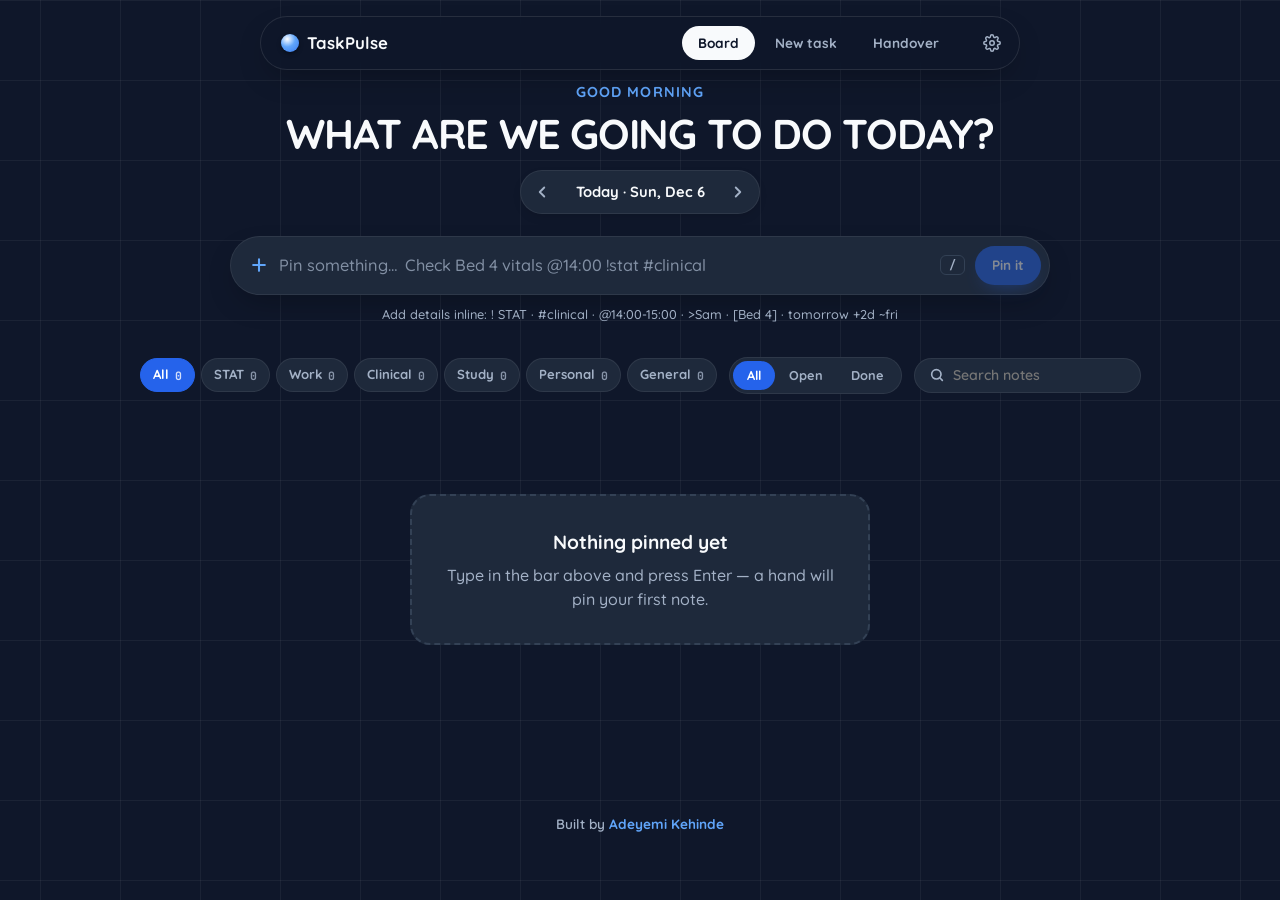
==== WebDev-L2-To-Do Web app/index.html @ 8f0fca8e "Add Task 3: WebDev-L2-To-Do Web app" ====
<!DOCTYPE html>
<html lang="en">
<head>
  <meta charset="UTF-8">
  <meta name="viewport" content="width=device-width, initial-scale=1">
  <title>TaskPulse — Daily Canvas</title>
  <link rel="preconnect" href="https://fonts.googleapis.com">
  <link rel="preconnect" href="https://fonts.gstatic.com" crossorigin>
  <link href="https://fonts.googleapis.com/css2?family=JetBrains+Mono:wght@500;700&family=Patrick+Hand&family=Quicksand:wght@400;500;600;700;800&display=swap" rel="stylesheet">
  <link rel="stylesheet" href="style.css">
</head>
<body data-theme="canvas" data-motion="auto">
  <a class="skip-link" href="#main">Skip to content</a>

  <!-- ================= Top bar ================= -->
  <div class="nav-wrapper">
    <header class="topbar">
      <a class="brand" href="#board" aria-label="TaskPulse — board"><span class="brand-mark" aria-hidden="true"></span><span class="brand-text">TaskPulse</span></a>
      <nav class="topnav" aria-label="Primary">
        <a href="#board" data-view-link="board" aria-label="Board">
          <svg class="nav-icon" viewBox="0 0 24 24" fill="none" stroke="currentColor" stroke-width="2.5" stroke-linecap="round" stroke-linejoin="round" aria-hidden="true"><rect x="3" y="3" width="7" height="7" rx="1.5"/><rect x="14" y="3" width="7" height="7" rx="1.5"/><rect x="3" y="14" width="7" height="7" rx="1.5"/><rect x="14" y="14" width="7" height="7" rx="1.5"/></svg>
          <span class="nav-label">Board</span><span class="nav-count" id="nav-stat-count" title="STAT tasks still open"></span>
        </a>
        <a href="#new" data-view-link="new" aria-label="New task">
          <svg class="nav-icon" viewBox="0 0 24 24" fill="none" stroke="currentColor" stroke-width="2.5" stroke-linecap="round" stroke-linejoin="round" aria-hidden="true"><rect x="3" y="3" width="18" height="18" rx="4"/><path d="M12 8v8M8 12h8"/></svg>
          <span class="nav-label">New task</span>
        </a>
        <a href="#report" data-view-link="report" aria-label="Handover report">
          <svg class="nav-icon" viewBox="0 0 24 24" fill="none" stroke="currentColor" stroke-width="2.5" stroke-linecap="round" stroke-linejoin="round" aria-hidden="true"><path d="M7 3h7l5 5v13a1 1 0 0 1-1 1H7a1 1 0 0 1-1-1V4a1 1 0 0 1 1-1z"/><path d="M14 3v5h5"/><path d="M9 13h6M9 17h4"/></svg>
          <span class="nav-label">Handover</span>
        </a>
      </nav>
      <button type="button" class="icon-btn" id="settings-btn" aria-label="Settings" title="Settings (?)">
        <svg viewBox="0 0 24 24" fill="none" stroke="currentColor" stroke-width="2" stroke-linecap="round" stroke-linejoin="round" aria-hidden="true"><circle cx="12" cy="12" r="3"/><path d="M19.4 15a1.65 1.65 0 0 0 .33 1.82l.06.06a2 2 0 1 1-2.83 2.83l-.06-.06a1.65 1.65 0 0 0-1.82-.33 1.65 1.65 0 0 0-1 1.51V21a2 2 0 1 1-4 0v-.09a1.65 1.65 0 0 0-1-1.51 1.65 1.65 0 0 0-1.82.33l-.06.06a2 2 0 1 1-2.83-2.83l.06-.06a1.65 1.65 0 0 0 .33-1.82 1.65 1.65 0 0 0-1.51-1H3a2 2 0 1 1 0-4h.09a1.65 1.65 0 0 0 1.51-1 1.65 1.65 0 0 0-.33-1.82l-.06-.06a2 2 0 1 1 2.83-2.83l.06.06a1.65 1.65 0 0 0 1.82.33h0a1.65 1.65 0 0 0 1-1.51V3a2 2 0 1 1 4 0v.09a1.65 1.65 0 0 0 1 1.51h0a1.65 1.65 0 0 0 1.82-.33l.06-.06a2 2 0 1 1 2.83 2.83l-.06.06a1.65 1.65 0 0 0-.33 1.82v0a1.65 1.65 0 0 0 1.51 1H21a2 2 0 1 1 0 4h-.09a1.65 1.65 0 0 0-1.51 1z"/></svg>
      </button>
    </header>
  </div>

  <main class="app-main" id="main" tabindex="-1">

    <!-- ================= BOARD ================= -->
    <section class="view" data-view="board" aria-labelledby="board-title">
      <div class="view-head">
        <p class="view-greeting" id="greeting-hello">Hello</p>
        <h1 id="board-title" class="view-title">What are we going to do today?</h1>
        <div class="date-nav" role="group" aria-label="Choose day">
          <button type="button" class="icon-btn" id="date-prev" aria-label="Previous day" title="Previous day ([)">
            <svg viewBox="0 0 24 24" fill="none" stroke="currentColor" stroke-width="2.5" stroke-linecap="round" stroke-linejoin="round" aria-hidden="true"><path d="M15 18l-6-6 6-6"/></svg>
          </button>
          <label class="date-label"><span id="date-text">Today</span><input type="date" id="date-input" aria-label="Jump to date"></label>
          <button type="button" class="icon-btn" id="date-next" aria-label="Next day" title="Next day (])">
            <svg viewBox="0 0 24 24" fill="none" stroke="currentColor" stroke-width="2.5" stroke-linecap="round" stroke-linejoin="round" aria-hidden="true"><path d="M9 18l6-6-6-6"/></svg>
          </button>
          <button type="button" class="today-btn" id="date-today" hidden>Today</button>
        </div>
      </div>

      <form id="quick-form" class="quick-add" autocomplete="off">
        <div class="quick-box">
          <svg viewBox="0 0 24 24" fill="none" stroke="currentColor" stroke-width="2.5" stroke-linecap="round" stroke-linejoin="round" aria-hidden="true"><path d="M12 5v14M5 12h14"/></svg>
          <label class="visually-hidden" for="quick-input">Quick add a task</label>
          <input id="quick-input" type="text" maxlength="160" placeholder="Pin something…  Check Bed 4 vitals @14:00 !stat #clinical">
          <kbd class="kbd" aria-hidden="true">/</kbd>
          <button type="submit" class="btn btn-primary btn-sm" id="quick-submit" disabled>Pin it</button>
        </div>
        <div class="quick-chips" id="quick-chips" aria-live="polite"></div>
      </form>

      <div class="nowbar" id="nowbar" hidden></div>
      <div class="carry-banner" id="carry-banner" hidden>
        <span id="carry-text"></span>
        <button type="button" class="btn btn-primary btn-sm" id="carry-btn">Bring to today</button>
      </div>

      <div class="toolbar">
        <div class="chips" id="filter-chips" role="group" aria-label="Filter by category"></div>
        <div class="seg" id="status-seg" role="group" aria-label="Filter by status">
          <button type="button" data-status="all" aria-pressed="true">All</button>
          <button type="button" data-status="open" aria-pressed="false">Open</button>
          <button type="button" data-status="done" aria-pressed="false">Done</button>
        </div>
        <label class="search">
          <svg viewBox="0 0 24 24" fill="none" stroke="currentColor" stroke-width="2.5" stroke-linecap="round" aria-hidden="true"><circle cx="11" cy="11" r="7"/><path d="M20 20l-3.5-3.5"/></svg>
          <span class="visually-hidden">Search notes</span>
          <input type="search" id="search-input" placeholder="Search notes" autocomplete="off">
        </label>
      </div>

      <div class="board" id="board" aria-label="Pinned notes"></div>

      <div id="empty-state" class="canvas-empty" hidden>
        <h2 id="empty-title">Nothing pinned yet</h2>
        <p id="empty-sub">Type in the bar above and press Enter — a hand will pin your first note.</p>
        <button type="button" class="btn btn-glass" id="empty-clear" hidden>Clear filters</button>
      </div>
    </section>

    <!-- ================= NEW TASK ================= -->
    <section class="view" data-view="new" hidden aria-labelledby="new-title">
      <div class="view-head">
        <h1 id="new-title" class="view-title">New sticky note</h1>
        <p class="view-sub">Only the title is required. Tip: the quick-add bar on the board is faster.</p>
      </div>
      <div class="form-layout">
        <form id="task-form" class="task-form card" novalidate>
          <div class="fields" id="new-fields"></div>
          <p id="form-error" class="form-error" role="alert" hidden></p>
          <div class="form-actions">
            <button type="submit" class="btn btn-primary">Pin to board</button>
          </div>
        </form>
        <div class="preview-area">
          <span class="preview-label">Live preview</span>
          <div id="preview-slot"></div>
        </div>
      </div>
    </section>

    <!-- ================= HANDOVER REPORT ================= -->
    <section class="view" data-view="report" hidden aria-labelledby="report-title">
      <div class="view-head">
        <h1 id="report-title" class="view-title">Shift handover</h1>
        <p class="view-sub" id="report-sub">Numbers for the day, plus a plain-text handover you can copy.</p>
      </div>

      <div class="dashboard-grid">
        <div class="dash-card">
          <div class="dash-header"><span class="dash-label">Pending</span><span class="dash-num" id="stat-pending">0</span></div>
          <div class="progress-track"><div class="progress-fill fill-pending" id="bar-pending" style="width:0%"></div></div>
        </div>
        <div class="dash-card">
          <div class="dash-header"><span class="dash-label">Completed</span><span class="dash-num" id="stat-done">0</span></div>
          <div class="progress-track"><div class="progress-fill fill-done" id="bar-done" style="width:0%"></div></div>
        </div>
        <div class="dash-card is-stat">
          <div class="dash-header"><span class="dash-label">STAT open</span><span class="dash-num" id="stat-stat">0</span></div>
          <p class="dash-sub">Needs action first.</p>
        </div>
        <div class="dash-card">
          <div class="dash-header"><span class="dash-label">Carried over</span><span class="dash-num" id="stat-carried">0</span></div>
          <p class="dash-sub">Open from earlier days.</p>
        </div>
      </div>

      <div class="report-layout">
        <div>
          <div class="report-who">
            <label class="field"><span class="field-label">Handed over by</span><input type="text" id="report-name" maxlength="40" placeholder="Your name" autocomplete="name"></label>
            <label class="field"><span class="field-label">Shift</span>
              <select id="report-shift"><option value="">Not stated</option><option>Morning</option><option>Day</option><option>Evening</option><option>Night</option></select>
            </label>
          </div>
          <pre class="report-preview" id="report-preview" aria-label="Handover report preview" tabindex="0"></pre>
          <div class="report-actions">
            <button type="button" id="copy-report" class="btn btn-primary">Copy report</button>
            <button type="button" id="download-report" class="btn btn-glass">Download .txt</button>
            <button type="button" id="print-report" class="btn btn-glass">Print</button>
          </div>
        </div>
        <section class="card legend-card" aria-labelledby="legend-title">
          <h2 id="legend-title" class="card-title">Colour key</h2>
          <ul class="legend" id="legend"></ul>
        </section>
      </div>
    </section>
  </main>

  <!-- ================= Edit / detail dialog ================= -->
  <dialog class="dialog" id="note-dialog" aria-labelledby="note-dialog-title">
    <form id="note-form" novalidate>
      <div class="dialog-head">
        <h2 id="note-dialog-title">Edit note</h2>
        <button type="button" class="icon-btn" data-close aria-label="Close">
          <svg viewBox="0 0 24 24" fill="none" stroke="currentColor" stroke-width="2.5" stroke-linecap="round" aria-hidden="true"><path d="M6 6l12 12M18 6L6 18"/></svg>
        </button>
      </div>
      <div class="dialog-body">
        <div class="fields" id="note-fields"></div>
        <p class="meta-line" id="note-meta"></p>
        <p class="form-error" id="note-error" role="alert" hidden></p>
      </div>
      <div class="dialog-foot">
        <button type="button" class="btn btn-danger btn-sm" id="note-delete">Unpin &amp; remove</button>
        <span class="spacer"></span>
        <button type="button" class="btn btn-ghost btn-sm" data-close>Cancel</button>
        <button type="submit" class="btn btn-primary btn-sm">Save changes</button>
      </div>
    </form>
  </dialog>

  <!-- ================= Settings dialog ================= -->
  <dialog class="dialog" id="settings-dialog" aria-labelledby="settings-title">
    <div class="dialog-head">
      <h2 id="settings-title">Settings</h2>
      <button type="button" class="icon-btn" data-close aria-label="Close settings">
        <svg viewBox="0 0 24 24" fill="none" stroke="currentColor" stroke-width="2.5" stroke-linecap="round" aria-hidden="true"><path d="M6 6l12 12M18 6L6 18"/></svg>
      </button>
    </div>
    <div class="dialog-body settings-form">
      <section class="settings-section">
        <h3>Theme</h3>
        <div class="theme-grid" id="theme-grid" role="radiogroup" aria-label="Colour theme"></div>
      </section>
      <section class="settings-section">
        <h3>Animation</h3>
        <div class="seg" id="motion-seg" role="radiogroup" aria-label="Animation">
          <button type="button" role="radio" data-motion="auto" aria-checked="true" aria-pressed="true">Follow my device</button>
          <button type="button" role="radio" data-motion="full" aria-checked="false" aria-pressed="false">Always</button>
          <button type="button" role="radio" data-motion="off" aria-checked="false" aria-pressed="false">Off</button>
        </div>
      </section>
      <section class="settings-section">
        <h3>Handover</h3>
        <label class="field"><span class="field-label">Your name (used on reports)</span><input type="text" id="set-name" maxlength="40" autocomplete="name"></label>
        <label class="switch-row">
          <span>Remind me before timed tasks<small>10 minutes before (15 for STAT) while TaskPulse is open.</small></span>
          <input type="checkbox" id="set-reminders">
        </label>
      </section>
      <section class="settings-section">
        <h3>Your data</h3>
        <p class="meta-line">Everything is stored in this browser only. Back it up now and then.</p>
        <div class="data-actions">
          <button type="button" class="btn btn-glass btn-sm" id="export-btn">Export backup</button>
          <label class="btn btn-glass btn-sm" for="import-input" style="cursor:pointer">Import backup</label>
          <input type="file" id="import-input" accept="application/json,.json" class="visually-hidden">
          <button type="button" class="btn btn-danger btn-sm" id="clear-btn">Delete everything</button>
        </div>
      </section>
      <section class="settings-section">
        <h3>Keyboard shortcuts</h3>
        <dl class="shortcuts">
          <dt><kbd class="kbd">/</kbd></dt><dd>Quick add</dd>
          <dt><kbd class="kbd">n</kbd></dt><dd>New task form</dd>
          <dt><kbd class="kbd">b</kbd> <kbd class="kbd">r</kbd></dt><dd>Board · Handover report</dd>
          <dt><kbd class="kbd">[</kbd> <kbd class="kbd">]</kbd> <kbd class="kbd">t</kbd></dt><dd>Previous day · next day · today</dd>
          <dt><kbd class="kbd">Ctrl</kbd>+<kbd class="kbd">Z</kbd></dt><dd>Undo last removal</dd>
          <dt><kbd class="kbd">?</kbd></dt><dd>This panel</dd>
        </dl>
      </section>
    </div>
    <div class="dialog-foot"><span class="spacer"></span><button type="button" class="btn btn-primary btn-sm" data-close>Done</button></div>
  </dialog>

  <div class="toast-region" id="toast-region" role="status" aria-live="polite"></div>
  <div class="hand-layer" id="hand-layer" aria-hidden="true"></div>
  <footer class="app-footer">
    <p>Built by <a href="https://www.linkedin.com/in/adeyemi-kehinde-rn

" target="_blank" rel="noopener noreferrer">Adeyemi Kehinde</a></p>
  </footer>
  <script src="store.js"></script>
  <script src="app.js"></script>
</body>
</html>
---- WebDev-L2-To-Do Web app/style.css ----
/* ============================================================
   TaskPulse — style.css
   ============================================================ */

:root {
  --font-ui: "Quicksand", ui-sans-serif, system-ui, -apple-system, "Segoe UI", sans-serif;
  --font-hand: "Patrick Hand", "Comic Sans MS", cursive;
  --font-mono: "JetBrains Mono", ui-monospace, monospace;
  --stat: #e11d48;
  --ok: #10b981;
  --r-lg: 20px;
  --r-md: 14px;
  --r-sm: 8px;
  --shadow-sm: 0 4px 12px -4px rgba(0, 0, 0, 0.18);
  --shadow-md: 0 12px 30px -8px rgba(0, 0, 0, 0.28);
  --shadow-lg: 0 24px 48px -14px rgba(0, 0, 0, 0.4);
  --spring: cubic-bezier(0.34, 1.56, 0.64, 1);
  --ease-out: cubic-bezier(0.22, 1, 0.36, 1);
}

/* ---------- Themes ---------- */
[data-theme="canvas"] {
  --canvas-bg: #0f172a; --grid: rgba(255, 255, 255, 0.05);
  --ink: #f8fafc; --ink-soft: #a3b1c6;
  --accent: #60a5fa; --accent-solid: #2563eb; --accent-ink: #ffffff;
  --nav-bg: rgba(15, 23, 42, 0.85); --nav-border: rgba(255, 255, 255, 0.1);
  --card-bg: #1e293b; --card-border: rgba(255, 255, 255, 0.07);
  --input-bg: #0f172a; --input-border: #334155;
  --danger-bg: rgba(225, 29, 72, 0.14); --danger-border: rgba(251, 113, 133, 0.4); --danger-ink: #fda4af;
  --scrim: rgba(2, 6, 23, 0.6);
}
[data-theme="blueprint"] {
  --canvas-bg: #0b2a4a; --grid: rgba(147, 197, 253, 0.12);
  --ink: #eff6ff; --ink-soft: #a5c4e6;
  --accent: #7dd3fc; --accent-solid: #0369a1; --accent-ink: #ffffff;
  --nav-bg: rgba(11, 42, 74, 0.88); --nav-border: rgba(147, 197, 253, 0.22);
  --card-bg: #123a63; --card-border: rgba(147, 197, 253, 0.16);
  --input-bg: #0b2a4a; --input-border: #2b5688;
  --danger-bg: rgba(225, 29, 72, 0.16); --danger-border: rgba(251, 113, 133, 0.45); --danger-ink: #fecdd3;
  --scrim: rgba(3, 14, 28, 0.62);
}
[data-theme="midnight"] {
  --canvas-bg: #18181b; --grid: rgba(255, 255, 255, 0.04);
  --ink: #fafafa; --ink-soft: #a1a1aa;
  --accent: #a78bfa; --accent-solid: #7c3aed; --accent-ink: #ffffff;
  --nav-bg: rgba(24, 24, 27, 0.86); --nav-border: rgba(255, 255, 255, 0.09);
  --card-bg: #27272a; --card-border: rgba(255, 255, 255, 0.07);
  --input-bg: #18181b; --input-border: #3f3f46;
  --danger-bg: rgba(225, 29, 72, 0.14); --danger-border: rgba(251, 113, 133, 0.4); --danger-ink: #fda4af;
  --scrim: rgba(0, 0, 0, 0.64);
}
[data-theme="pastel"] {
  --canvas-bg: #fdf2f8; --grid: rgba(190, 24, 93, 0.07);
  --ink: #1e1b2e; --ink-soft: #5b6478;
  --accent: #be185d; --accent-solid: #be185d; --accent-ink: #ffffff;
  --nav-bg: rgba(255, 255, 255, 0.86); --nav-border: rgba(190, 24, 93, 0.12);
  --card-bg: #ffffff; --card-border: rgba(30, 27, 46, 0.08);
  --input-bg: #fdf2f8; --input-border: #f3c4dc;
  --danger-bg: #fff1f2; --danger-border: #fecdd3; --danger-ink: #9f1239;
  --scrim: rgba(60, 20, 50, 0.4);
}
[data-theme="sand"] {
  --canvas-bg: #fefce8; --grid: rgba(180, 83, 9, 0.08);
  --ink: #1f1a10; --ink-soft: #5f5a48;
  --accent: #b45309; --accent-solid: #b45309; --accent-ink: #ffffff;
  --nav-bg: rgba(255, 255, 255, 0.88); --nav-border: rgba(180, 83, 9, 0.14);
  --card-bg: #ffffff; --card-border: rgba(31, 26, 16, 0.08);
  --input-bg: #fefce8; --input-border: #ecd98a;
  --danger-bg: #fff1f2; --danger-border: #fecdd3; --danger-ink: #9f1239;
  --scrim: rgba(60, 40, 10, 0.4);
}
[data-theme="cork"] {
  --canvas-bg: #b98a58; --grid: transparent;
  --ink: #2b1d10; --ink-soft: #4f3a24;
  --accent: #8b3a1a; --accent-solid: #8b3a1a; --accent-ink: #ffffff;
  --nav-bg: rgba(255, 249, 238, 0.9); --nav-border: rgba(80, 50, 20, 0.2);
  --card-bg: #fffaf0; --card-border: rgba(80, 50, 20, 0.15);
  --input-bg: #fff4e0; --input-border: #dcc196;
  --danger-bg: #fff1f2; --danger-border: #fecdd3; --danger-ink: #9f1239;
  --scrim: rgba(43, 29, 16, 0.5);
}
[data-theme="cork"] body,
body[data-theme="cork"] {
  background-image:
    url("data:image/svg+xml,%3Csvg xmlns='http://www.w3.org/2000/svg' width='220' height='220'%3E%3Cfilter id='n'%3E%3CfeTurbulence type='fractalNoise' baseFrequency='.85' numOctaves='3' stitchTiles='stitch'/%3E%3CfeColorMatrix values='0 0 0 0 .32 0 0 0 0 .18 0 0 0 0 .07 0 0 0 .6 0'/%3E%3C/filter%3E%3Crect width='100%25' height='100%25' filter='url(%23n)'/%3E%3C/svg%3E"),
    radial-gradient(ellipse at 30% 20%, rgba(255, 224, 170, 0.35), transparent 60%);
  background-size: 220px 220px, 100% 100%;
}

[data-category="work"]     { --note-bg: #eaf3ff; --pin-bg: #3b82f6; }
[data-category="clinical"] { --note-bg: #e4f8ee; --pin-bg: #10b981; }
[data-category="study"]    { --note-bg: #f0ebff; --pin-bg: #8b5cf6; }
[data-category="personal"] { --note-bg: #fde9f3; --pin-bg: #ec4899; }
[data-category="general"]  { --note-bg: #fff1e0; --pin-bg: #f97316; }

/* ---------- Base ---------- */
*, *::before, *::after { box-sizing: border-box; }
html { scroll-behavior: smooth; }
body {
  margin: 0; min-height: 100vh;
  background-color: var(--canvas-bg);
  background-image:
    linear-gradient(var(--grid) 1px, transparent 1px),
    linear-gradient(90deg, var(--grid) 1px, transparent 1px);
  background-size: 80px 80px;
  background-position: center top;
  color: var(--ink); font-family: var(--font-ui); font-size: 16px; line-height: 1.5;
  -webkit-font-smoothing: antialiased;
  transition: background-color 0.4s ease, color 0.4s ease;
  overflow-x: hidden;
}
h1, h2, h3, p, ul, ol { margin: 0; }
ul { list-style: none; padding: 0; }
button, input, select, textarea { font: inherit; color: inherit; }
button { cursor: pointer; }
[hidden] { display: none !important; }
:focus-visible { outline: 3px solid var(--accent); outline-offset: 2px; }

.visually-hidden {
  position: absolute !important; width: 1px; height: 1px; margin: -1px; padding: 0;
  overflow: hidden; clip: rect(0 0 0 0); white-space: nowrap; border: 0;
}
.skip-link {
  position: fixed; left: 16px; top: -60px; z-index: 1000; padding: 10px 16px;
  background: var(--accent-solid); color: var(--accent-ink); border-radius: var(--r-md);
  font-weight: 700; text-decoration: none; transition: top 0.2s;
}
.skip-link:focus { top: 12px; }

/* ---------- Top bar ---------- */
.nav-wrapper { position: sticky; top: 16px; z-index: 50; padding: 0 16px; pointer-events: none; display: flex; justify-content: center; }
.topbar {
  pointer-events: auto; display: flex; align-items: center; gap: 20px; width: 100%; max-width: 760px;
  min-height: 54px; padding: 0 10px 0 20px; background: var(--nav-bg);
  -webkit-backdrop-filter: blur(16px); backdrop-filter: blur(16px);
  border: 1px solid var(--nav-border); border-radius: 99px; box-shadow: var(--shadow-md);
}
.brand { display: inline-flex; align-items: center; gap: 8px; font-size: 1.05rem; font-weight: 700; color: var(--ink); text-decoration: none; }
.brand-mark { width: 18px; height: 18px; border-radius: 50%; background: radial-gradient(circle at 35% 28%, #fff 0, var(--accent) 45%, var(--accent-solid) 130%); box-shadow: 0 2px 4px rgba(0, 0, 0, 0.35); }
.topnav { display: flex; align-items: center; gap: 4px; margin-left: auto; }
.topnav a {
  display: inline-flex; align-items: center; gap: 8px; padding: 7px 16px; font-size: 0.85rem; font-weight: 700;
  color: var(--ink-soft); text-decoration: none; border-radius: 99px; transition: background 0.2s, color 0.2s;
}
.topnav a:hover { color: var(--ink); background: rgba(150, 150, 150, 0.14); }
.topnav a[aria-current="page"] { background: var(--ink); color: var(--canvas-bg); }
.nav-icon { display: none; width: 18px; height: 18px; }
.nav-count {
  display: none; min-width: 18px; padding: 0 5px; font: 700 0.7rem/18px var(--font-mono); text-align: center;
  color: #fff; background: var(--stat); border-radius: 99px;
}
.nav-count.show { display: inline-block; }

.icon-btn {
  display: inline-grid; place-items: center; width: 34px; height: 34px; padding: 0;
  color: inherit; background: transparent; border: 0; border-radius: 50%; transition: background 0.2s, transform 0.2s var(--spring);
}
.icon-btn svg { width: 18px; height: 18px; }
.icon-btn:hover { background: rgba(150, 150, 150, 0.18); transform: scale(1.08); }
.topbar .icon-btn { color: var(--ink-soft); }
.topbar .icon-btn:hover { color: var(--ink); }

/* ---------- Layout ---------- */
.app-main { max-width: 1160px; margin: 0 auto; padding: 28px 24px 96px; }
@keyframes enterView { from { opacity: 0; transform: translateY(10px); } to { opacity: 1; transform: none; } }
.view:not([hidden]) { animation: enterView 0.35s var(--ease-out); }
.view-head { margin-bottom: 22px; text-align: center; }
.view-greeting { font-size: 0.9rem; font-weight: 700; color: var(--accent); margin-bottom: 6px; text-transform: uppercase; letter-spacing: 0.08em; }
.view-title { font-size: clamp(1.9rem, 4.2vw, 2.6rem); font-weight: 800; letter-spacing: -0.03em; line-height: 1.12; text-transform: uppercase; }
.view-sub { margin-top: 6px; font-weight: 500; color: var(--ink-soft); }

.date-nav { display: inline-flex; align-items: center; gap: 6px; margin-top: 14px; padding: 4px; background: var(--card-bg); border: 1px solid var(--card-border); border-radius: 99px; box-shadow: var(--shadow-sm); }
.date-nav .icon-btn { color: var(--ink-soft); }
.date-nav .icon-btn:hover { color: var(--ink); }
.date-label { position: relative; display: inline-flex; align-items: center; gap: 8px; min-width: 150px; justify-content: center; padding: 4px 10px; font-weight: 700; font-size: 0.92rem; }
.date-label input[type="date"] { position: absolute; inset: 0; width: 100%; opacity: 0; cursor: pointer; }
.today-btn { padding: 5px 12px; font-size: 0.78rem; font-weight: 700; color: var(--accent-ink); background: var(--accent-solid); border: 0; border-radius: 99px; }

/* ---------- Buttons ---------- */
.btn {
  display: inline-flex; align-items: center; justify-content: center; gap: 8px; padding: 12px 20px;
  font-weight: 700; font-size: 0.95rem; border: 1px solid transparent; border-radius: var(--r-md);
  transition: transform 0.25s var(--spring), background 0.2s, box-shadow 0.2s, opacity 0.2s;
}
.btn:disabled { opacity: 0.45; cursor: not-allowed; }
.btn-primary { color: var(--accent-ink); background: var(--accent-solid); box-shadow: 0 8px 20px -10px var(--accent-solid); }
.btn-primary:not(:disabled):hover { transform: translateY(-2px); filter: brightness(1.08); }
.btn-glass { color: var(--ink); background: var(--card-bg); border-color: var(--card-border); box-shadow: var(--shadow-sm); }
.btn-glass:hover { transform: translateY(-1px); border-color: var(--accent); }
.btn-ghost { color: var(--ink-soft); background: transparent; }
.btn-ghost:hover { color: var(--ink); background: rgba(150, 150, 150, 0.14); }
.btn-danger { color: var(--danger-ink); background: var(--danger-bg); border-color: var(--danger-border); }
.btn-danger:hover { filter: brightness(1.12); }
.btn-sm { padding: 8px 16px; font-size: 0.85rem; border-radius: 99px; }

/* ---------- Quick add ---------- */
.quick-add { max-width: 820px; margin: 0 auto 18px; }
.quick-box {
  display: flex; align-items: center; gap: 10px; padding: 8px 8px 8px 18px; background: var(--card-bg);
  border: 1.5px solid var(--card-border); border-radius: 99px; box-shadow: var(--shadow-md);
  transition: border-color 0.2s, box-shadow 0.2s;
}
.quick-box:focus-within { border-color: var(--accent); box-shadow: 0 0 0 4px color-mix(in srgb, var(--accent) 22%, transparent), var(--shadow-md); }
.quick-box > svg { flex: none; width: 20px; height: 20px; color: var(--accent); }
.quick-box input { flex: 1; min-width: 0; padding: 8px 0; font-size: 1.02rem; font-weight: 600; background: transparent; border: 0; outline: none; }
.quick-box input::placeholder { color: var(--ink-soft); opacity: 0.75; font-weight: 500; }
.kbd { flex: none; padding: 1px 8px; font: 600 0.75rem var(--font-mono); color: var(--ink-soft); border: 1px solid var(--input-border); border-radius: 6px; }
.quick-chips { display: flex; flex-wrap: wrap; justify-content: center; gap: 6px; min-height: 30px; margin-top: 10px; font-size: 0.8rem; color: var(--ink-soft); }
.quick-chips .hint { font-weight: 500; }
.qchip { padding: 3px 10px; font-weight: 700; font-size: 0.78rem; color: var(--ink); background: var(--card-bg); border: 1px solid var(--card-border); border-radius: 99px; animation: chipIn 0.25s var(--spring); }
.qchip.stat { color: #fff; background: var(--stat); border-color: var(--stat); }
@keyframes chipIn { from { opacity: 0; transform: scale(0.8); } to { opacity: 1; transform: none; } }

/* ---------- Now / next strip, carry banner ---------- */
.nowbar { display: flex; flex-wrap: wrap; justify-content: center; gap: 10px; max-width: 820px; margin: 0 auto 14px; }
.now-cell { display: flex; align-items: center; gap: 10px; flex: 1 1 220px; padding: 10px 14px; background: var(--card-bg); border: 1px solid var(--card-border); border-radius: var(--r-md); box-shadow: var(--shadow-sm); min-width: 0; }
.now-cell .tag { flex: none; padding: 2px 8px; font: 700 0.68rem var(--font-mono); letter-spacing: 0.06em; text-transform: uppercase; color: var(--accent-ink); background: var(--accent-solid); border-radius: 6px; }
.now-cell.stat .tag { background: var(--stat); }
.now-cell .txt { min-width: 0; font-weight: 700; font-size: 0.9rem; white-space: nowrap; overflow: hidden; text-overflow: ellipsis; }
.now-cell .when { flex: none; margin-left: auto; font: 500 0.78rem var(--font-mono); color: var(--ink-soft); }
.carry-banner { display: flex; flex-wrap: wrap; align-items: center; justify-content: center; gap: 12px; max-width: 820px; margin: 0 auto 14px; padding: 10px 16px; background: var(--danger-bg); border: 1px solid var(--danger-border); border-radius: var(--r-md); color: var(--danger-ink); font-weight: 700; font-size: 0.9rem; }

/* ---------- Toolbar (filters) ---------- */
.toolbar { display: flex; flex-wrap: wrap; align-items: center; justify-content: center; gap: 12px; margin: 22px 0 0; }
.chips { display: flex; flex-wrap: wrap; justify-content: center; gap: 6px; }
.fchip {
  display: inline-flex; align-items: center; gap: 6px; padding: 6px 12px; font-size: 0.82rem; font-weight: 700; color: var(--ink-soft);
  background: var(--card-bg); border: 1px solid var(--card-border); border-radius: 99px; transition: all 0.2s;
}
.fchip:hover { color: var(--ink); border-color: var(--accent); }
.fchip[aria-pressed="true"] { color: var(--accent-ink); background: var(--accent-solid); border-color: var(--accent-solid); }
.fchip .n { font: 700 0.72rem var(--font-mono); opacity: 0.8; }
.fchip.stat[aria-pressed="true"] { background: var(--stat); border-color: var(--stat); }
.seg { display: inline-flex; padding: 3px; background: var(--card-bg); border: 1px solid var(--card-border); border-radius: 99px; }
.seg button { padding: 5px 14px; font-size: 0.8rem; font-weight: 700; color: var(--ink-soft); background: transparent; border: 0; border-radius: 99px; }
.seg button[aria-pressed="true"] { color: var(--accent-ink); background: var(--accent-solid); }
.search { display: flex; align-items: center; gap: 8px; padding: 6px 14px; min-width: 190px; background: var(--card-bg); border: 1px solid var(--card-border); border-radius: 99px; }
.search svg { width: 16px; height: 16px; color: var(--ink-soft); flex: none; }
.search input { width: 100%; padding: 0; font-size: 0.88rem; font-weight: 600; background: transparent; border: 0; outline: none; }
.search:focus-within { border-color: var(--accent); }

/* ============================================================
   THE BOARD — sticky notes with push-pins
   ============================================================ */
.board {
  display: grid; grid-template-columns: repeat(auto-fill, minmax(215px, 1fr)); gap: 58px 38px;
  align-items: start; padding: 48px 16px 24px; perspective: 1500px;
}

@keyframes noteEnter {
  from { opacity: 0; transform: translateY(36px) scale(0.92) rotateX(18deg) rotate(var(--tilt)); }
  to   { opacity: 1; transform: rotateX(0) rotate(var(--tilt)); }
}
@keyframes pinPop { 0% { transform: scale(1.9) translateY(-14px); opacity: 0.2; } 60% { transform: scale(0.9); opacity: 1; } 100% { transform: none; } }
@keyframes stampIn { from { transform: rotate(-12deg) scale(2.4); opacity: 0; } to { transform: rotate(-12deg) scale(1); opacity: 0.85; } }
@keyframes statPulse { 0% { opacity: 0.9; transform: scale(1); } 100% { opacity: 0; transform: scale(1.07); } }
@keyframes ripple { from { opacity: 0.55; transform: translate(-50%, -50%) scale(0.2); } to { opacity: 0; transform: translate(-50%, -50%) scale(3.2); } }

.note {
  --tilt: 0deg;
  --note-bg: #fff;
  --pin-bg: #3b82f6;
  position: relative; display: flex; flex-direction: column; gap: 4px;
  min-height: 218px; padding: 36px 20px 12px; color: #0f172a; cursor: pointer;
  background: linear-gradient(168deg, rgba(255, 255, 255, 0.6), rgba(255, 255, 255, 0) 42%), var(--note-bg);
  border-radius: 3px;
  box-shadow: 0 2px 3px rgba(0, 0, 0, 0.12), 0 14px 22px -8px rgba(0, 0, 0, 0.38);
  transform: rotateX(var(--rx, 0deg)) rotateY(var(--ry, 0deg)) rotate(var(--tilt));
  transition: transform 0.12s ease-out, box-shadow 0.3s ease, opacity 0.3s, filter 0.3s, scale 0.3s var(--spring), translate 0.3s var(--spring);
}
.note.is-entering { animation: noteEnter 0.55s var(--spring) backwards; animation-delay: var(--enter-delay, 0s); }
.note::before {
  content: ""; position: absolute; right: 0; bottom: 0; width: 26px; height: 26px; pointer-events: none;
  background: linear-gradient(135deg, transparent 50%, rgba(0, 0, 0, 0.07) 50%, rgba(0, 0, 0, 0.02));
  border-top-left-radius: 4px;
}
.note:hover:not(.is-preview):not(.is-leaving) {
  box-shadow: 0 6px 10px rgba(0, 0, 0, 0.16), 0 28px 38px -12px rgba(0, 0, 0, 0.45);
  z-index: 20;
}
.note:focus-visible { outline: 3px solid var(--accent); outline-offset: 4px; }

.pin {
  position: absolute; top: -12px; left: 50%; width: 22px; height: 22px; margin-left: -11px; z-index: 6; border-radius: 50%;
  background: radial-gradient(circle at 35% 28%, #fff 0%, var(--pin-bg) 42%, #0f172a 140%);
  box-shadow: inset -2px -3px 5px rgba(0, 0, 0, 0.4), inset 2px 2px 3px rgba(255, 255, 255, 0.85), 0 6px 6px -2px rgba(0, 0, 0, 0.4), 0 12px 14px -6px rgba(0, 0, 0, 0.4);
  transition: opacity 0.12s;
}
.note.awaiting-pin .pin, .note.pin-out .pin { opacity: 0; }
.note.awaiting-pin { translate: 0 -8px; scale: 1.035; box-shadow: 0 10px 14px rgba(0, 0, 0, 0.18), 0 38px 44px -16px rgba(0, 0, 0, 0.5); }
.note.pin-pop .pin { animation: pinPop 0.5s var(--spring); }
.note.is-leaving { pointer-events: none; }
.ripple { position: absolute; left: 50%; top: 0; width: 46px; height: 46px; border-radius: 50%; border: 2px solid rgba(15, 23, 42, 0.35); pointer-events: none; animation: ripple 0.6s ease-out forwards; }

.note[data-overdue="true"] { box-shadow: 0 0 0 2px rgba(225, 29, 72, 0.7), 0 14px 22px -8px rgba(0, 0, 0, 0.38); }
.note.is-stat:not(.is-done):not(.is-preview)::after {
  content: ""; position: absolute; inset: -3px; border: 2px solid rgba(225, 29, 72, 0.65); border-radius: 5px; pointer-events: none;
  animation: statPulse 2.2s ease-out infinite;
}
.note.is-done { filter: saturate(0.4); opacity: 0.78; }
.note.is-done .note-title { text-decoration: line-through; text-decoration-thickness: 2px; }

.note-top { display: flex; align-items: flex-start; justify-content: space-between; gap: 8px; min-height: 24px; }
.note-time { font-family: var(--font-hand); font-size: 1.08rem; color: rgba(30, 41, 59, 0.68); line-height: 1.3; }
.badges { display: flex; flex-wrap: wrap; justify-content: flex-end; gap: 4px; }
.badge { padding: 1px 7px; font: 700 0.66rem/1.5 var(--font-ui); letter-spacing: 0.06em; text-transform: uppercase; border-radius: 4px; }
.badge.stat { color: #fff; background: var(--stat); }
.badge.late { color: #9f1239; background: #ffe4e6; }
.badge.carry { color: #475569; background: rgba(255, 255, 255, 0.75); }
.note-title {
  margin-top: 4px; font-family: var(--font-hand); font-size: 1.62rem; font-weight: 700; line-height: 1.1; color: #0f172a;
  display: -webkit-box; -webkit-line-clamp: 4; -webkit-box-orient: vertical; overflow: hidden; overflow-wrap: anywhere;
}
.note-context { font-family: var(--font-hand); font-size: 1.12rem; line-height: 1.25; color: rgba(30, 41, 59, 0.72); overflow-wrap: anywhere; }
.note-progress { display: flex; align-items: center; gap: 8px; margin-top: 6px; font: 700 0.72rem var(--font-mono); color: rgba(30, 41, 59, 0.7); }
.note-progress .track { flex: 1; height: 5px; overflow: hidden; background: rgba(15, 23, 42, 0.12); border-radius: 99px; }
.note-progress .fill { height: 100%; background: var(--pin-bg); border-radius: 99px; transition: width 0.4s var(--ease-out); }
.note-memo { margin-top: 2px; font-size: 0.74rem; font-weight: 700; color: rgba(30, 41, 59, 0.55); }
.note-foot { display: flex; align-items: center; justify-content: space-between; gap: 8px; margin-top: auto; padding-top: 10px; }
.note-meta { display: flex; align-items: center; gap: 8px; min-width: 0; }
.avatar {
  display: inline-grid; place-items: center; flex: none; width: 26px; height: 26px; font: 700 0.68rem var(--font-ui);
  color: hsl(var(--hue, 210) 55% 24%); background: hsl(var(--hue, 210) 75% 86%); border: 2px solid #fff; border-radius: 50%; box-shadow: 0 2px 4px rgba(0, 0, 0, 0.12);
}
.note-chip { padding: 3px 9px; font-size: 0.64rem; font-weight: 700; color: rgba(30, 41, 59, 0.72); background: rgba(255, 255, 255, 0.65); border-radius: 4px; }
.note-actions { display: flex; gap: 0; margin-right: -6px; }
.note-actions .icon-btn { width: 32px; height: 32px; color: rgba(30, 41, 59, 0.62); }
.note-actions .icon-btn svg { width: 17px; height: 17px; }
.note-actions .icon-btn:hover { color: #0f172a; background: rgba(15, 23, 42, 0.09); }
.note-actions [data-action="toggle"]:hover { color: #047857; }
.note-actions [data-action="delete"]:hover { color: #be123c; }
.stamp {
  position: absolute; right: 16px; top: 46px; padding: 1px 10px; font: 800 0.85rem var(--font-ui); letter-spacing: 0.16em;
  color: #15803d; border: 3px solid #15803d; border-radius: 6px; transform: rotate(-12deg); opacity: 0.85; pointer-events: none;
}
.note.just-done .stamp { animation: stampIn 0.4s var(--spring); }

.is-preview { min-height: 200px; pointer-events: none; transform: rotate(-1.5deg); }

.canvas-empty { max-width: 460px; margin: 28px auto 0; padding: 32px 24px; text-align: center; background: var(--card-bg); border: 2px dashed var(--input-border); border-radius: var(--r-lg); }
.canvas-empty h2 { font-size: 1.2rem; margin-bottom: 6px; }
.canvas-empty p { color: var(--ink-soft); font-weight: 500; }
.canvas-empty .btn { margin-top: 14px; }

/* ---------- Forms ---------- */
.card { padding: 28px; background: var(--card-bg); border: 1px solid var(--card-border); border-radius: var(--r-lg); box-shadow: var(--shadow-lg); }
.card-title { margin-bottom: 14px; font-size: 1rem; }
.form-layout { display: grid; grid-template-columns: 1fr 340px; gap: 40px; align-items: start; }
.task-form, .fields { display: grid; gap: 18px; }
.grid-2-col { display: grid; grid-template-columns: 1fr 1fr; gap: 18px; }
.field { display: grid; gap: 6px; align-content: start; }
.field-label { font-size: 0.74rem; font-weight: 700; letter-spacing: 0.06em; text-transform: uppercase; color: var(--ink-soft); }
.fields input[type="text"], .fields input[type="time"], .fields input[type="date"], .fields select, .fields textarea,
.settings-form input[type="text"], .settings-form select, .report-who input, .report-who select {
  width: 100%; padding: 11px 14px; font-size: 0.95rem; background: var(--input-bg); border: 1.5px solid var(--input-border); border-radius: var(--r-md); transition: border-color 0.2s, box-shadow 0.2s;
}
.fields textarea { min-height: 84px; resize: vertical; }
.fields input:focus, .fields select:focus, .fields textarea:focus, .settings-form input:focus, .report-who input:focus, .report-who select:focus {
  outline: none; border-color: var(--accent); box-shadow: 0 0 0 4px color-mix(in srgb, var(--accent) 22%, transparent);
}
.time-inputs { display: flex; align-items: center; gap: 8px; }
.time-inputs label { flex: 1; }
.time-sep { color: var(--ink-soft); font-weight: 700; }
.check { display: flex; align-items: center; gap: 12px; padding: 12px 14px; font-weight: 700; color: var(--danger-ink); background: var(--danger-bg); border: 1.5px solid var(--danger-border); border-radius: var(--r-md); cursor: pointer; }
.check input { width: 18px; height: 18px; accent-color: var(--stat); }
.form-error { padding: 10px 14px; font-weight: 700; font-size: 0.9rem; color: var(--danger-ink); background: var(--danger-bg); border: 1px solid var(--danger-border); border-radius: var(--r-md); }
.form-actions { display: flex; align-items: center; justify-content: flex-end; gap: 10px; }

.cl-list { display: grid; gap: 6px; margin-bottom: 8px; }
.cl-item { display: flex; align-items: center; gap: 10px; padding: 6px 8px 6px 12px; background: var(--input-bg); border: 1px solid var(--input-border); border-radius: var(--r-sm); }
.cl-item input { width: 17px; height: 17px; accent-color: var(--ok); flex: none; }
.cl-item span { flex: 1; min-width: 0; font-weight: 600; font-size: 0.92rem; overflow-wrap: anywhere; }
.cl-item.done span { text-decoration: line-through; color: var(--ink-soft); }
.cl-item .icon-btn { width: 28px; height: 28px; color: var(--ink-soft); }
.cl-add { display: flex; gap: 8px; }
.cl-add input { flex: 1; }

.preview-area { display: grid; gap: 16px; position: sticky; top: 100px; padding-top: 14px; }
.preview-label { font-size: 0.74rem; font-weight: 700; color: var(--ink-soft); text-transform: uppercase; letter-spacing: 0.06em; text-align: center; }

/* ---------- Report ---------- */
.dashboard-grid { display: grid; grid-template-columns: repeat(4, 1fr); gap: 16px; margin-bottom: 24px; }
.dash-card { padding: 16px 20px; background: var(--card-bg); border: 1px solid var(--card-border); border-radius: var(--r-lg); box-shadow: var(--shadow-md); }
.dash-header { display: flex; align-items: baseline; justify-content: space-between; margin-bottom: 12px; }
.dash-label { font-size: 0.72rem; font-weight: 700; color: var(--ink-soft); text-transform: uppercase; letter-spacing: 0.05em; }
.dash-num { font: 700 2rem var(--font-mono); }
.progress-track { height: 6px; overflow: hidden; background: var(--input-border); border-radius: 99px; }
.progress-fill { height: 100%; border-radius: 99px; transition: width 0.6s var(--spring); }
.fill-pending { background: var(--accent-solid); }
.fill-done { background: var(--ok); }
.dash-card.is-stat { background: var(--danger-bg); border-color: var(--danger-border); }
.dash-card.is-stat .dash-num, .dash-card.is-stat .dash-label { color: var(--danger-ink); }
.dash-sub { font-size: 0.78rem; font-weight: 500; color: var(--ink-soft); }
.report-layout { display: grid; grid-template-columns: 1fr 300px; gap: 24px; align-items: start; }
.report-who { display: grid; grid-template-columns: 1fr 1fr; gap: 12px; margin-bottom: 14px; }
.report-preview {
  margin: 0; padding: 20px; max-height: 520px; overflow: auto; font: 500 0.84rem/1.6 var(--font-mono);
  white-space: pre-wrap; overflow-wrap: anywhere; color: var(--ink); background: var(--input-bg); border: 1px solid var(--input-border); border-radius: var(--r-md);
}
.report-actions { display: flex; flex-wrap: wrap; gap: 10px; margin-top: 14px; }
.legend { display: grid; gap: 8px; }
.legend li { display: flex; align-items: center; gap: 10px; font-weight: 600; font-size: 0.9rem; }
.legend .chip { width: 22px; height: 22px; border-radius: 5px; background: var(--note-bg); border: 3px solid var(--pin-bg); }

/* ---------- Dialogs ---------- */
dialog.dialog {
  width: min(640px, calc(100vw - 24px)); max-height: calc(100vh - 32px); padding: 0; color: var(--ink);
  background: var(--card-bg); border: 1px solid var(--card-border); border-radius: var(--r-lg); box-shadow: var(--shadow-lg);
}
dialog.dialog::backdrop { background: var(--scrim); -webkit-backdrop-filter: blur(4px); backdrop-filter: blur(4px); }
dialog.dialog[open] { animation: enterView 0.3s var(--ease-out); }
.dialog-head { display: flex; align-items: center; justify-content: space-between; gap: 12px; padding: 18px 24px 0; }
.dialog-head h2 { font-size: 1.15rem; }
.dialog-body { display: grid; gap: 18px; padding: 18px 24px; max-height: calc(100vh - 190px); overflow: auto; }
.dialog-foot { display: flex; align-items: center; gap: 10px; padding: 14px 24px 20px; border-top: 1px solid var(--card-border); }
.dialog-foot .spacer { flex: 1; }
.meta-line { font-size: 0.8rem; font-weight: 600; color: var(--ink-soft); }
.settings-section { display: grid; gap: 10px; }
.settings-section + .settings-section { padding-top: 18px; border-top: 1px solid var(--card-border); }
.settings-section h3 { font-size: 0.74rem; font-weight: 700; letter-spacing: 0.08em; text-transform: uppercase; color: var(--ink-soft); }
.theme-grid { display: grid; grid-template-columns: repeat(3, 1fr); gap: 10px; }
.theme-tile {
  display: grid; gap: 8px; justify-items: center; padding: 12px 8px; font-weight: 700; font-size: 0.8rem; color: var(--ink);
  background: var(--input-bg); border: 2px solid var(--input-border); border-radius: var(--r-md); transition: border-color 0.2s, transform 0.25s var(--spring);
}
.theme-tile:hover { transform: translateY(-2px); }
.theme-tile[aria-checked="true"] { border-color: var(--accent); }
.theme-tile .sw { width: 100%; height: 34px; border-radius: 8px; background: var(--sw); border: 1px solid rgba(128, 128, 128, 0.35); position: relative; }
.theme-tile .sw::after { content: ""; position: absolute; right: 8px; bottom: 8px; width: 12px; height: 12px; border-radius: 50%; background: var(--dot); }
.switch-row { display: flex; align-items: center; justify-content: space-between; gap: 16px; font-weight: 600; }
.switch-row small { display: block; font-weight: 500; color: var(--ink-soft); }
.switch-row input { width: 20px; height: 20px; accent-color: var(--accent-solid); }
.data-actions { display: flex; flex-wrap: wrap; gap: 10px; }
.shortcuts { display: grid; grid-template-columns: auto 1fr; gap: 6px 14px; font-size: 0.88rem; font-weight: 500; }
.shortcuts dt { justify-self: start; }
.shortcuts dd { margin: 0; color: var(--ink-soft); }

/* ---------- Toasts ---------- */
.toast-region { position: fixed; left: 50%; bottom: 22px; z-index: 600; display: grid; gap: 10px; justify-items: center; transform: translateX(-50%); width: min(480px, calc(100vw - 24px)); pointer-events: none; }
.toast {
  display: flex; align-items: center; gap: 14px; width: 100%; padding: 12px 14px 12px 18px; font-weight: 600; font-size: 0.92rem;
  color: #f8fafc; background: #0f172a; border: 1px solid rgba(255, 255, 255, 0.14); border-radius: var(--r-md); box-shadow: var(--shadow-lg); pointer-events: auto;
  animation: toastIn 0.35s var(--spring);
}
.toast.alert { background: #9f1239; }
.toast span { flex: 1; min-width: 0; overflow-wrap: anywhere; }
.toast button { padding: 5px 12px; font-weight: 700; font-size: 0.82rem; color: #0f172a; background: #f8fafc; border: 0; border-radius: 99px; }
.toast.leaving { opacity: 0; transform: translateY(10px); transition: all 0.25s; }
@keyframes toastIn { from { opacity: 0; transform: translateY(16px) scale(0.96); } to { opacity: 1; transform: none; } }

/* ============================================================
   THE HAND — Realistic Image & Scroll Lock
   ============================================================ */
body.is-hand-busy {
  overflow: hidden !important;
}

.hand-layer { position: fixed; inset: 0; z-index: 400; pointer-events: none; overflow: hidden; }
.hand { position: absolute; left: 0; top: 0; pointer-events: none; will-change: transform; }

.hand img {
  width: 100%;
  height: 100%;
  object-fit: contain;
  filter: drop-shadow(10px 16px 10px rgba(0, 0, 0, 0.38));
  pointer-events: none;
}

/* ---------- Responsive ---------- */
@media (max-width: 900px) {
  .dashboard-grid { grid-template-columns: 1fr 1fr; }
  .report-layout { grid-template-columns: 1fr; }
}
@media (max-width: 760px) {
  .app-main { padding: 22px 14px 90px; }
  .nav-label { display: none; }
  .nav-icon { display: block; }
  .topbar { gap: 8px; padding: 0 8px 0 16px; }
  .brand-text { display: none; }
  .board { grid-template-columns: repeat(auto-fill, minmax(165px, 1fr)); gap: 46px 22px; padding: 40px 6px 16px; }
  .note-title { font-size: 1.4rem; }
  .form-layout { grid-template-columns: 1fr; }
  .preview-area { display: none; }
  .grid-2-col, .report-who { grid-template-columns: 1fr; }
  .quick-box .kbd { display: none; }
  .theme-grid { grid-template-columns: repeat(2, 1fr); }
}
@media (max-width: 440px) { .board { grid-template-columns: 1fr; max-width: 330px; margin: 0 auto; } }
@media (pointer: coarse) {
  .note-actions .icon-btn { width: 40px; height: 40px; }
  .icon-btn { width: 40px; height: 40px; }
}

@media (prefers-reduced-motion: reduce) {
  body[data-motion="auto"] *, body[data-motion="auto"] *::before, body[data-motion="auto"] *::after { animation-duration: 0.01ms !important; animation-iteration-count: 1 !important; transition-duration: 0.01ms !important; scroll-behavior: auto !important; }
}
body[data-motion="off"] *, body[data-motion="off"] *::before, body[data-motion="off"] *::after { animation-duration: 0.01ms !important; animation-iteration-count: 1 !important; transition-duration: 0.01ms !important; scroll-behavior: auto !important; }

@media print {
  body { background: #fff !important; color: #000; }
  .nav-wrapper, .skip-link, .toast-region, .hand-layer, .view:not([data-view="report"]), .dashboard-grid, .report-actions, .report-who, .legend-card, .view-head .view-sub { display: none !important; }
  .report-layout { display: block; }
  .report-preview { max-height: none; overflow: visible; border: 0; background: #fff; color: #000; padding: 0; font-size: 11pt; }
  .app-main { padding: 0; }
}
/* ========================================== */
/* FOOTER                                      */
/* ========================================== */
.app-footer {
  text-align: center;
  padding: 40px 20px 30px;
  font-size: 0.85rem;
  font-weight: 600;
  color: var(--ink-soft);
}

.app-footer a {
  color: var(--accent);
  text-decoration: none;
  font-weight: 700;
  transition: color 0.2s ease;
}

.app-footer a:hover {
  text-decoration: underline;
}

/* Make sure the footer stays below the content */
.app-main {
  min-height: calc(100vh - 180px); /* Keeps the footer from floating up on empty pages */
}
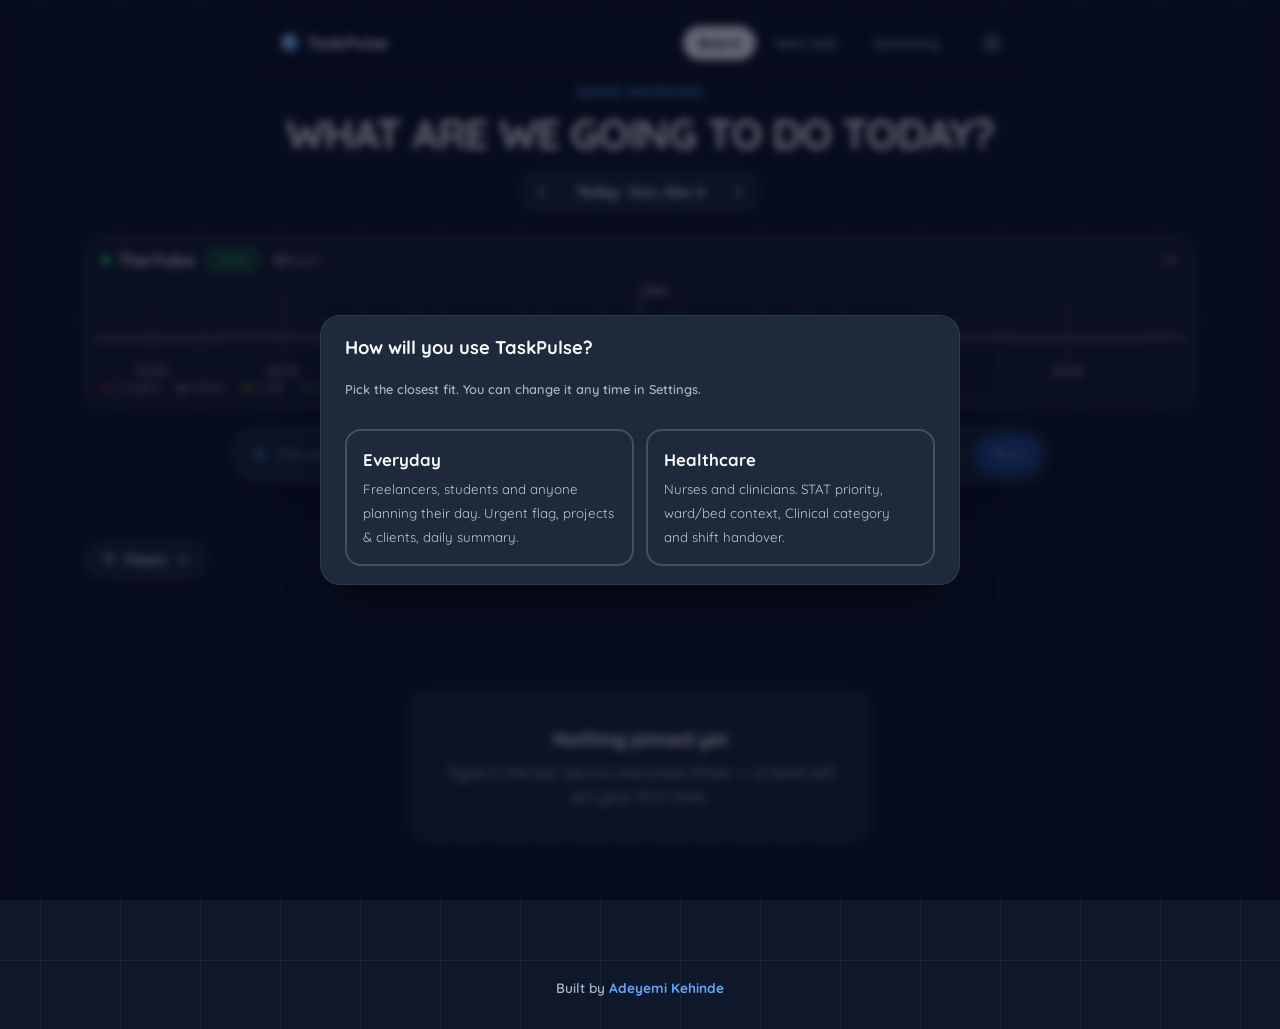
==== commit 432123c8: "style: implement compact workspace layout, dropdown filters, and command bar" ====
--- a/WebDev-L2-To-Do Web app/index.html
+++ b/WebDev-L2-To-Do Web app/index.html
@@ -8,6 +8,9 @@
   <link rel="preconnect" href="https://fonts.gstatic.com" crossorigin>
   <link href="https://fonts.googleapis.com/css2?family=JetBrains+Mono:wght@500;700&family=Patrick+Hand&family=Quicksand:wght@400;500;600;700;800&display=swap" rel="stylesheet">
   <link rel="stylesheet" href="style.css">
+  <link rel="stylesheet" href="upgrade.css">
+  <link rel="stylesheet" href="extras.css">
+  <link href="https://fonts.googleapis.com/css2?family=JetBrains+Mono:wght@500;700&family=Patrick+Hand&family=Quicksand:wght@400;500;600;700;800&display=swap" rel="stylesheet">
 </head>
 <body data-theme="canvas" data-motion="auto">
   <a class="skip-link" href="#main">Skip to content</a>
@@ -251,5 +254,7 @@
   </footer>
   <script src="store.js"></script>
   <script src="app.js"></script>
+  <script src="upgrade.js"></script>
+  <script src="extras.js"></script>
 </body>
 </html>
--- a/WebDev-L2-To-Do Web app/style.css
+++ b/WebDev-L2-To-Do Web app/style.css
@@ -1,6 +1,5 @@
-/* ============================================================
-   TaskPulse — style.css
-   ============================================================ */
+@import url('https://fonts.googleapis.com/css2?family=JetBrains+Mono:wght@500;700&family=Patrick+Hand&family=Quicksand:wght@400;500;600;700;800&display=swap');
+
 
 :root {
   --font-ui: "Quicksand", ui-sans-serif, system-ui, -apple-system, "Segoe UI", sans-serif;
@@ -503,6 +502,7 @@
   .report-preview { max-height: none; overflow: visible; border: 0; background: #fff; color: #000; padding: 0; font-size: 11pt; }
   .app-main { padding: 0; }
 }
+
 /* ========================================== */
 /* FOOTER                                      */
 /* ========================================== */
@@ -528,4 +528,77 @@
 /* Make sure the footer stays below the content */
 .app-main {
   min-height: calc(100vh - 180px); /* Keeps the footer from floating up on empty pages */
+}
+
+/* ---------- Mobile Bottom Navigation ---------- */
+@media (max-width: 760px) {
+  .nav-wrapper {
+    position: fixed;
+    top: auto;
+    bottom: 16px; 
+    left: 0;
+    right: 0;
+    padding: 0 12px;
+    z-index: 100;
+  }
+
+  .topbar {
+    justify-content: space-between;
+    padding: 0 12px; 
+    min-height: 56px; 
+    gap: 0;
+    box-shadow: 0 -10px 30px -8px rgba(0, 0, 0, 0.4);
+    margin-bottom: env(safe-area-inset-bottom, 0); 
+  }
+
+  .brand {
+    display: none; 
+  }
+
+  .topnav {
+    flex: 1;
+    margin-left: 0;
+    justify-content: space-evenly;
+    gap: 0;
+  }
+
+  .topnav a {
+    display: grid;       /* Grid guarantees perfect centering */
+    place-items: center;
+    width: 48px;         /* Slightly wider */
+    height: 42px;        /* Slightly shorter */
+    padding: 0;
+    border-radius: 12px; /* Squircle shape, won't turn into an oval */
+    transition: all 0.25s var(--spring);
+  }
+
+  /* THE FIX: Clean squircle active state with no transform */
+  .topnav a[aria-current="page"] {
+    background: color-mix(in srgb, var(--accent) 15%, transparent);
+    color: var(--accent);
+    box-shadow: none;
+    transform: none; /* Removed the scale so it won't distort */
+  }
+
+  .nav-label { display: none; }
+  .nav-icon { display: block; width: 20px; height: 20px; }
+
+  .app-main {
+    padding-bottom: 120px; 
+  }
+
+  .app-footer {
+    padding-bottom: 100px;
+  }
+
+  /* Other mobile layout adjustments */
+  .board { grid-template-columns: repeat(auto-fill, minmax(165px, 1fr)); gap: 46px 22px; padding: 40px 6px 16px; }
+  .note-title { font-size: 1.4rem; }
+  .form-layout { grid-template-columns: 1fr; }
+  .preview-area { display: none; }
+  .grid-2-col, .report-who { grid-template-columns: 1fr; }
+  .quick-box .kbd { display: none; }
+  .theme-grid { grid-template-columns: repeat(2, 1fr); }
+  .dashboard-grid { grid-template-columns: 1fr 1fr; }
+  .report-layout { grid-template-columns: 1fr; }
 }
--- a/WebDev-L2-To-Do Web app/upgrade.css
+++ b/WebDev-L2-To-Do Web app/upgrade.css
@@ -0,0 +1,45 @@
+/* TaskPulse - upgrade.css (load after style.css) */
+
+/* Filters dropdown */
+.toolbar[hidden], .fchip[hidden], #legend li[hidden] { display: none !important; }
+.filter-bar { display: flex; align-items: center; gap: 0.75rem; flex-wrap: wrap; margin: 0.25rem 0 0.75rem; }
+.filter-toggle { display: inline-flex; align-items: center; gap: 0.5rem; }
+.filter-toggle svg { width: 16px; height: 16px; flex: none; }
+.filter-toggle .chev { transition: transform 0.2s ease; }
+.filter-toggle[aria-expanded="true"] .chev { transform: rotate(180deg); }
+.filter-count {
+  min-width: 1.4rem; padding: 0 0.4rem; border-radius: 999px; text-align: center;
+  font-size: 0.75rem; font-weight: 700; line-height: 1.4rem;
+  background: var(--accent, #be185d); color: #fff;
+}
+.filter-count[hidden], .link-btn[hidden] { display: none; }
+.link-btn { background: none; border: 0; padding: 0; font: inherit; font-size: 0.85rem; color: inherit; text-decoration: underline; cursor: pointer; opacity: 0.75; }
+.link-btn:hover { opacity: 1; }
+
+/* Quick-add hint: only while typing in the bar */
+.quick-chips .hint { display: none; }
+.quick-add:focus-within .quick-chips .hint { display: block; }
+
+/* Everyday mode: no shift picker */
+body[data-mode="general"] .report-who .field:nth-child(2) { display: none; }
+
+/* Note preview */
+.pv-badges { display: flex; gap: 0.4rem; flex-wrap: wrap; margin-bottom: 0.5rem; }
+.pv-title { margin: 0 0 0.5rem; font-size: 1.35rem; line-height: 1.25; overflow-wrap: anywhere; }
+.pv-title.done { text-decoration: line-through; opacity: 0.7; }
+.pv-grid { display: grid; grid-template-columns: auto 1fr; gap: 0.35rem 1rem; margin: 0.5rem 0 1rem; }
+.pv-grid dt { opacity: 0.65; font-size: 0.85rem; }
+.pv-grid dd { margin: 0; font-weight: 600; overflow-wrap: anywhere; }
+.pv-label { margin: 0.9rem 0 0.35rem; font-size: 0.8rem; font-weight: 700; letter-spacing: 0.04em; text-transform: uppercase; opacity: 0.65; }
+.pv-notes { margin: 0; padding: 0.7rem 0.9rem; border-radius: 12px; white-space: pre-wrap; overflow-wrap: anywhere; background: color-mix(in srgb, currentColor 8%, transparent); }
+
+/* First-run mode chooser */
+.mode-cards { display: grid; grid-template-columns: 1fr 1fr; gap: 0.75rem; margin-top: 0.75rem; }
+.mode-card {
+  text-align: left; padding: 1rem; border-radius: 16px; font: inherit; color: inherit; cursor: pointer;
+  background: transparent; border: 2px solid color-mix(in srgb, currentColor 18%, transparent);
+}
+.mode-card:hover, .mode-card:focus-visible { border-color: var(--accent, #be185d); }
+.mode-card b { display: block; font-size: 1.05rem; margin-bottom: 0.25rem; }
+.mode-card small { opacity: 0.75; line-height: 1.4; }
+@media (max-width: 520px) { .mode-cards { grid-template-columns: 1fr; } }
--- a/WebDev-L2-To-Do Web app/extras.css
+++ b/WebDev-L2-To-Do Web app/extras.css
@@ -0,0 +1,46 @@
+/* TaskPulse - extras.css (load after upgrade.css) */
+
+/* ---------- The Pulse ---------- */
+.pulse { --tone: #22c55e; margin: 0.75rem 0 1rem; border-radius: 20px; overflow: hidden;
+  border: 1px solid color-mix(in srgb, currentColor 14%, transparent);
+  background: color-mix(in srgb, currentColor 5%, transparent); }
+.pulse[data-tone="busy"] { --tone: #f59e0b; }
+.pulse[data-tone="critical"] { --tone: #ef4444; }
+.pulse-head { all: unset; box-sizing: border-box; display: flex; align-items: center; gap: 0.75rem; width: 100%; padding: 0.65rem 1rem; cursor: pointer; }
+.pulse-head:focus-visible { outline: 2px solid var(--accent, #be185d); outline-offset: -2px; }
+.pulse-title { display: inline-flex; align-items: center; gap: 0.5rem; font-weight: 800; letter-spacing: 0.02em; }
+.pulse-dot { width: 10px; height: 10px; border-radius: 50%; background: var(--tone); animation: pulseDot var(--beat, 1s) ease-in-out infinite; }
+@keyframes pulseDot { 0%, 100% { transform: scale(1); opacity: 0.85; } 15% { transform: scale(1.7); opacity: 1; } 35% { transform: scale(1); } }
+.pulse-state { padding: 0.1rem 0.7rem; border-radius: 999px; font-size: 0.8rem; font-weight: 700; color: var(--tone);
+  border: 1px solid var(--tone); background: color-mix(in srgb, var(--tone) 14%, transparent); }
+.pulse-bpm { font-size: 0.85rem; opacity: 0.75; }
+.pulse-bpm b { font-variant-numeric: tabular-nums; }
+.pulse-head .chev { margin-left: auto; width: 16px; height: 16px; transition: transform 0.2s ease; }
+.pulse.is-collapsed .chev { transform: rotate(-90deg); }
+.pulse.is-collapsed .pulse-body { display: none; }
+.pulse-canvas-wrap { position: relative; height: 96px; padding: 0 0.5rem; }
+#pulse-canvas { display: block; width: 100%; height: 100%; color: inherit; }
+.pulse-tip { position: absolute; transform: translate(-50%, 0); padding: 0.25rem 0.6rem; border-radius: 8px; font-size: 0.78rem; font-weight: 600;
+  white-space: nowrap; pointer-events: none; background: #0f172a; color: #fff; box-shadow: 0 6px 18px rgba(0, 0, 0, 0.3); z-index: 2; }
+.pulse-tip[hidden], .pulse-empty[hidden] { display: none; }
+.pulse-empty { position: absolute; inset: 0; display: grid; place-items: center; margin: 0; padding: 0 1rem; text-align: center; font-size: 0.85rem; opacity: 0.65; pointer-events: none; }
+.pulse-legend { display: flex; gap: 1rem; flex-wrap: wrap; list-style: none; margin: 0; padding: 0 1rem 0.7rem; font-size: 0.75rem; opacity: 0.75; }
+.pulse-legend i { display: inline-block; width: 14px; height: 3px; border-radius: 2px; margin-right: 0.35rem; vertical-align: middle; background: currentColor; }
+.pulse-legend .k-stat { background: #ef4444; }
+.pulse-legend .k-late { background: #f59e0b; }
+.pulse-legend .k-done { background: #22c55e; }
+@media (max-width: 520px) { .pulse-canvas-wrap { height: 84px; } .pulse-legend { gap: 0.7rem; } }
+@media (prefers-reduced-motion: reduce) { .pulse-dot { animation: none; } }
+body[data-motion="off"] .pulse-dot { animation: none; }
+
+/* ---------- Voice pin ---------- */
+.mic-btn { flex: none; }
+.mic-btn[disabled] { opacity: 0.4; cursor: not-allowed; }
+.mic-btn.is-listening { background: #ef4444; color: #fff; border-color: #ef4444; animation: micPulse 1.2s ease-out infinite; }
+@keyframes micPulse { 0% { box-shadow: 0 0 0 0 rgba(239, 68, 68, 0.55); } 100% { box-shadow: 0 0 0 14px rgba(239, 68, 68, 0); } }
+@media (prefers-reduced-motion: reduce) { .mic-btn.is-listening { animation: none; } }
+body[data-motion="off"] .mic-btn.is-listening { animation: none; }
+.voice-status { margin: 0.5rem 0.25rem 0; padding: 0.5rem 0.85rem; border-radius: 12px; font-size: 0.85rem;
+  background: color-mix(in srgb, currentColor 8%, transparent); overflow-wrap: anywhere; }
+.voice-status[hidden] { display: none; }
+.voice-status.error { color: #ef4444; }
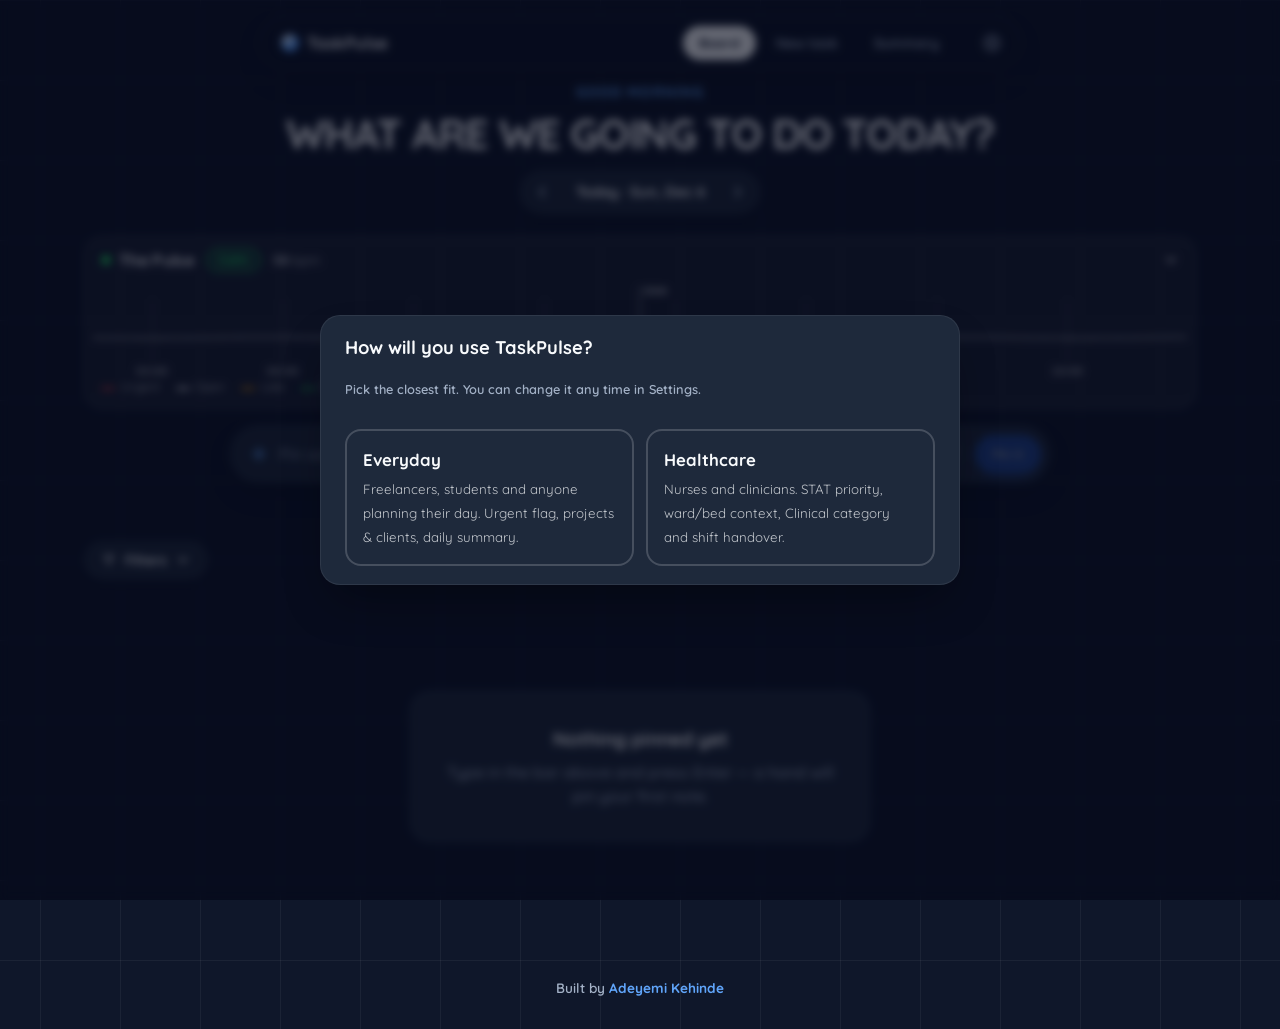
==== commit d6d87e1a: "style: implement compact workspace layout, dropdown filters, and command bar" ====
--- a/WebDev-L2-To-Do Web app/index.html
+++ b/WebDev-L2-To-Do Web app/index.html
@@ -10,6 +10,13 @@
   <link rel="stylesheet" href="style.css">
   <link rel="stylesheet" href="upgrade.css">
   <link rel="stylesheet" href="extras.css">
+  <link rel="manifest" href="manifest.json">
+<meta name="theme-color" content="#0f172a">
+<meta name="apple-mobile-web-app-capable" content="yes">
+<meta name="apple-mobile-web-app-title" content="TaskPulse">
+<link rel="apple-touch-icon" href="icons/apple-touch-icon.png">
+<link rel="icon" type="image/png" sizes="32x32" href="icons/favicon-32.png">
+<link rel="stylesheet" href="pwa.css">
   <link href="https://fonts.googleapis.com/css2?family=JetBrains+Mono:wght@500;700&family=Patrick+Hand&family=Quicksand:wght@400;500;600;700;800&display=swap" rel="stylesheet">
 </head>
 <body data-theme="canvas" data-motion="auto">
@@ -256,5 +263,6 @@
   <script src="app.js"></script>
   <script src="upgrade.js"></script>
   <script src="extras.js"></script>
+  <script src="pwa.js"></script>
 </body>
 </html>
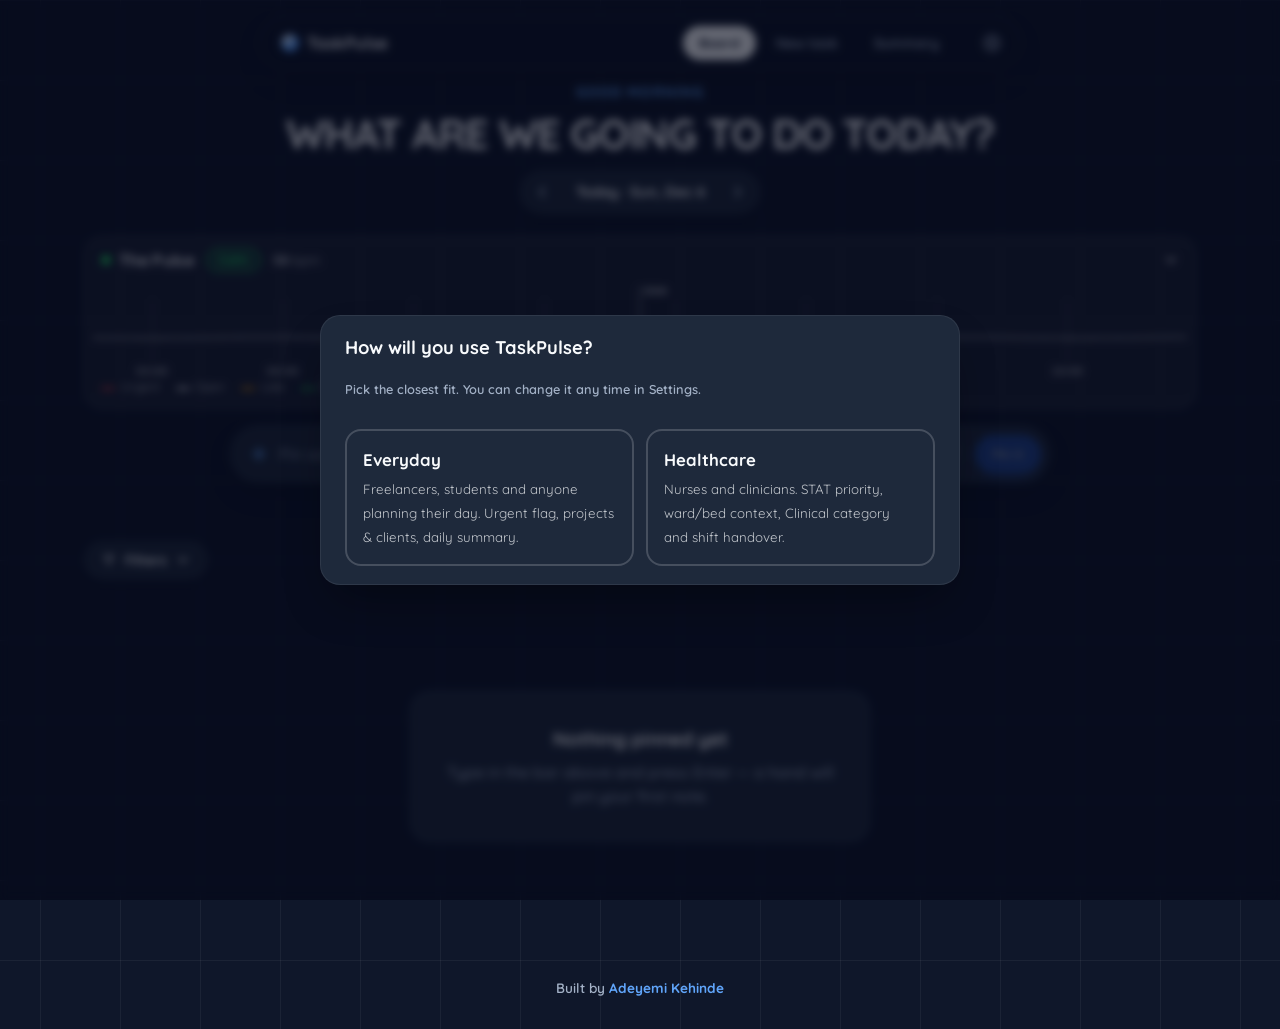
==== commit 2c0e5fb7: "style: implement compact workspace layout, dropdown filters, and command bar" ====
--- a/WebDev-L2-To-Do Web app/index.html
+++ b/WebDev-L2-To-Do Web app/index.html
@@ -17,6 +17,8 @@
 <link rel="apple-touch-icon" href="icons/apple-touch-icon.png">
 <link rel="icon" type="image/png" sizes="32x32" href="icons/favicon-32.png">
 <link rel="stylesheet" href="pwa.css">
+<link rel="icon" href="favicon.ico" sizes="any">
+<link rel="icon" type="image/png" sizes="32x32" href="icons/favicon-32.png">
   <link href="https://fonts.googleapis.com/css2?family=JetBrains+Mono:wght@500;700&family=Patrick+Hand&family=Quicksand:wght@400;500;600;700;800&display=swap" rel="stylesheet">
 </head>
 <body data-theme="canvas" data-motion="auto">
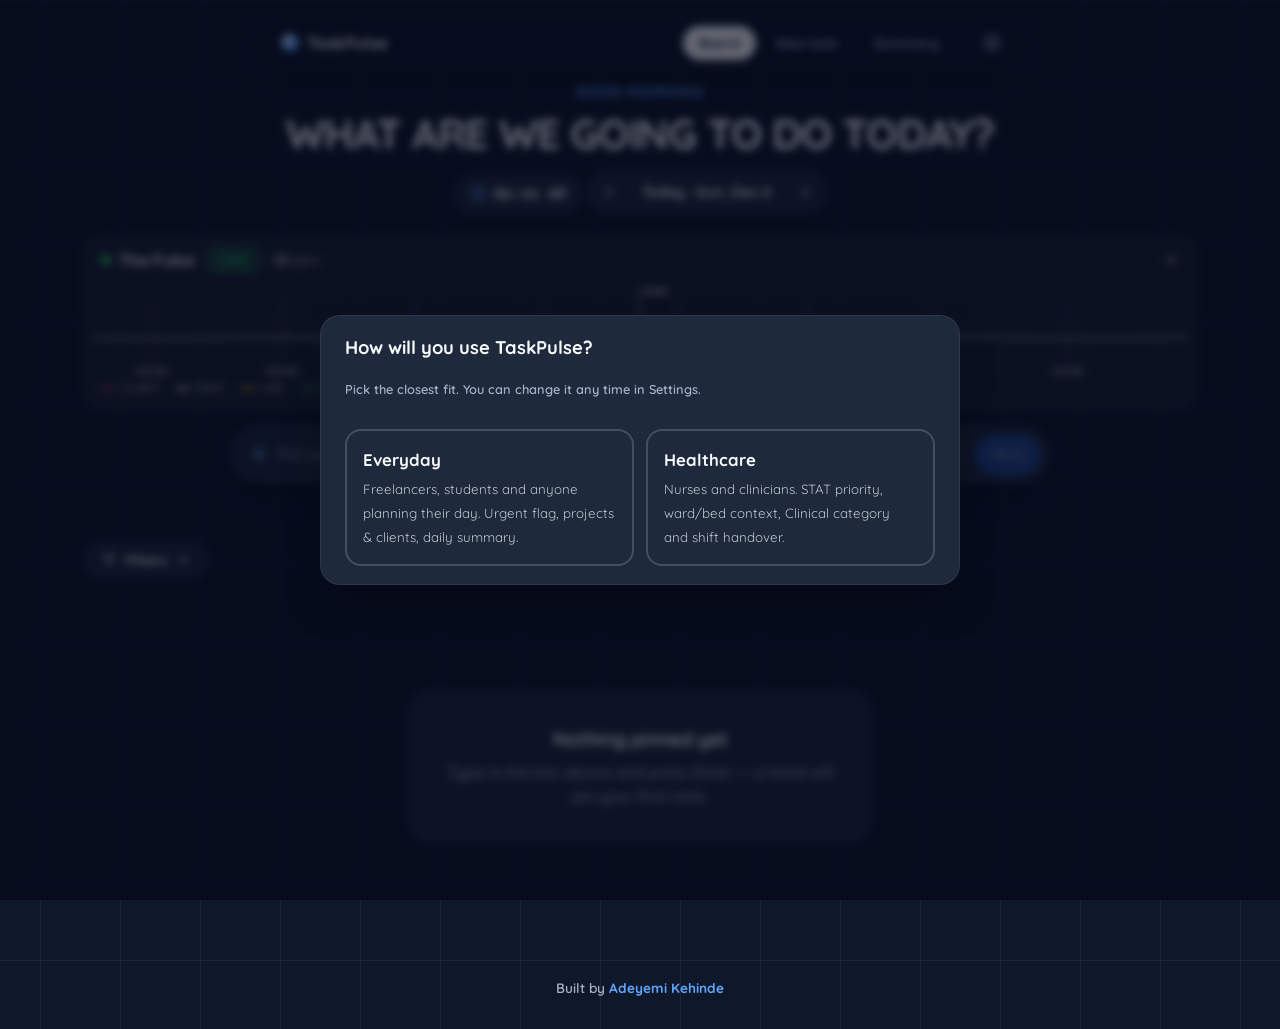
==== commit ad2db427: "feat: rename app, add live clock, clean up URLs" ====
--- a/WebDev-L2-To-Do Web app/index.html
+++ b/WebDev-L2-To-Do Web app/index.html
@@ -4,22 +4,26 @@
   <meta charset="UTF-8">
   <meta name="viewport" content="width=device-width, initial-scale=1">
   <title>TaskPulse — Daily Canvas</title>
+  
+  <!-- Google Fonts -->
   <link rel="preconnect" href="https://fonts.googleapis.com">
   <link rel="preconnect" href="https://fonts.gstatic.com" crossorigin>
   <link href="https://fonts.googleapis.com/css2?family=JetBrains+Mono:wght@500;700&family=Patrick+Hand&family=Quicksand:wght@400;500;600;700;800&display=swap" rel="stylesheet">
+  
+  <!-- Core Styles -->
   <link rel="stylesheet" href="style.css">
   <link rel="stylesheet" href="upgrade.css">
   <link rel="stylesheet" href="extras.css">
+  <link rel="stylesheet" href="pwa.css">
+  
+  <!-- PWA Meta -->
   <link rel="manifest" href="manifest.json">
-<meta name="theme-color" content="#0f172a">
-<meta name="apple-mobile-web-app-capable" content="yes">
-<meta name="apple-mobile-web-app-title" content="TaskPulse">
-<link rel="apple-touch-icon" href="icons/apple-touch-icon.png">
-<link rel="icon" type="image/png" sizes="32x32" href="icons/favicon-32.png">
-<link rel="stylesheet" href="pwa.css">
-<link rel="icon" href="favicon.ico" sizes="any">
-<link rel="icon" type="image/png" sizes="32x32" href="icons/favicon-32.png">
-  <link href="https://fonts.googleapis.com/css2?family=JetBrains+Mono:wght@500;700&family=Patrick+Hand&family=Quicksand:wght@400;500;600;700;800&display=swap" rel="stylesheet">
+  <meta name="theme-color" content="#0f172a">
+  <meta name="apple-mobile-web-app-capable" content="yes">
+  <meta name="apple-mobile-web-app-title" content="TaskPulse">
+  <link rel="apple-touch-icon" href="icons/apple-touch-icon.png">
+  <link rel="icon" href="favicon.ico" sizes="any">
+  <link rel="icon" type="image/png" sizes="32x32" href="icons/favicon-32.png">
 </head>
 <body data-theme="canvas" data-motion="auto">
   <a class="skip-link" href="#main">Skip to content</a>
@@ -27,7 +31,11 @@
   <!-- ================= Top bar ================= -->
   <div class="nav-wrapper">
     <header class="topbar">
-      <a class="brand" href="#board" aria-label="TaskPulse — board"><span class="brand-mark" aria-hidden="true"></span><span class="brand-text">TaskPulse</span></a>
+      <a class="brand" href="#board" aria-label="TaskPulse — board">
+        <span class="brand-mark" aria-hidden="true"></span>
+        <span class="brand-text">TaskPulse</span>
+      </a>
+      
       <nav class="topnav" aria-label="Primary">
         <a href="#board" data-view-link="board" aria-label="Board">
           <svg class="nav-icon" viewBox="0 0 24 24" fill="none" stroke="currentColor" stroke-width="2.5" stroke-linecap="round" stroke-linejoin="round" aria-hidden="true"><rect x="3" y="3" width="7" height="7" rx="1.5"/><rect x="14" y="3" width="7" height="7" rx="1.5"/><rect x="3" y="14" width="7" height="7" rx="1.5"/><rect x="14" y="14" width="7" height="7" rx="1.5"/></svg>
@@ -42,6 +50,7 @@
           <span class="nav-label">Handover</span>
         </a>
       </nav>
+      
       <button type="button" class="icon-btn" id="settings-btn" aria-label="Settings" title="Settings (?)">
         <svg viewBox="0 0 24 24" fill="none" stroke="currentColor" stroke-width="2" stroke-linecap="round" stroke-linejoin="round" aria-hidden="true"><circle cx="12" cy="12" r="3"/><path d="M19.4 15a1.65 1.65 0 0 0 .33 1.82l.06.06a2 2 0 1 1-2.83 2.83l-.06-.06a1.65 1.65 0 0 0-1.82-.33 1.65 1.65 0 0 0-1 1.51V21a2 2 0 1 1-4 0v-.09a1.65 1.65 0 0 0-1-1.51 1.65 1.65 0 0 0-1.82.33l-.06.06a2 2 0 1 1-2.83-2.83l.06-.06a1.65 1.65 0 0 0 .33-1.82 1.65 1.65 0 0 0-1.51-1H3a2 2 0 1 1 0-4h.09a1.65 1.65 0 0 0 1.51-1 1.65 1.65 0 0 0-.33-1.82l-.06-.06a2 2 0 1 1 2.83-2.83l.06.06a1.65 1.65 0 0 0 1.82.33h0a1.65 1.65 0 0 0 1-1.51V3a2 2 0 1 1 4 0v.09a1.65 1.65 0 0 0 1 1.51h0a1.65 1.65 0 0 0 1.82-.33l.06-.06a2 2 0 1 1 2.83 2.83l-.06.06a1.65 1.65 0 0 0-.33 1.82v0a1.65 1.65 0 0 0 1.51 1H21a2 2 0 1 1 0 4h-.09a1.65 1.65 0 0 0-1.51 1z"/></svg>
       </button>
@@ -55,15 +64,25 @@
       <div class="view-head">
         <p class="view-greeting" id="greeting-hello">Hello</p>
         <h1 id="board-title" class="view-title">What are we going to do today?</h1>
-        <div class="date-nav" role="group" aria-label="Choose day">
-          <button type="button" class="icon-btn" id="date-prev" aria-label="Previous day" title="Previous day ([)">
-            <svg viewBox="0 0 24 24" fill="none" stroke="currentColor" stroke-width="2.5" stroke-linecap="round" stroke-linejoin="round" aria-hidden="true"><path d="M15 18l-6-6 6-6"/></svg>
-          </button>
-          <label class="date-label"><span id="date-text">Today</span><input type="date" id="date-input" aria-label="Jump to date"></label>
-          <button type="button" class="icon-btn" id="date-next" aria-label="Next day" title="Next day (])">
-            <svg viewBox="0 0 24 24" fill="none" stroke="currentColor" stroke-width="2.5" stroke-linecap="round" stroke-linejoin="round" aria-hidden="true"><path d="M9 18l6-6-6-6"/></svg>
-          </button>
-          <button type="button" class="today-btn" id="date-today" hidden>Today</button>
+        
+        <!-- NEW: Header Actions (Clock + Date) -->
+         <div class="live-clock header-btn" id="live-clock" title="Current time">
+            <svg viewBox="0 0 24 24" fill="none" stroke="currentColor" stroke-width="2.5" stroke-linecap="round" stroke-linejoin="round" style="width: 15px; height: 15px;">
+              <circle cx="12" cy="12" r="10"></circle>
+              <polyline points="12 6 12 12 16 14"></polyline>
+            </svg>
+            <span id="clock-text">--:--</span>
+          </div>
+          <div class="date-nav" role="group" aria-label="Choose day">
+            <button type="button" class="icon-btn" id="date-prev" aria-label="Previous day" title="Previous day ([)">
+              <svg viewBox="0 0 24 24" fill="none" stroke="currentColor" stroke-width="2.5" stroke-linecap="round" stroke-linejoin="round" aria-hidden="true"><path d="M15 18l-6-6 6-6"/></svg>
+            </button>
+            <label class="date-label"><span id="date-text">Today</span><input type="date" id="date-input" aria-label="Jump to date"></label>
+            <button type="button" class="icon-btn" id="date-next" aria-label="Next day" title="Next day (])">
+              <svg viewBox="0 0 24 24" fill="none" stroke="currentColor" stroke-width="2.5" stroke-linecap="round" stroke-linejoin="round" aria-hidden="true"><path d="M9 18l6-6-6-6"/></svg>
+            </button>
+            <button type="button" class="today-btn" id="date-today" hidden>Today</button>
+          </div>
         </div>
       </div>
 
@@ -256,11 +275,12 @@
 
   <div class="toast-region" id="toast-region" role="status" aria-live="polite"></div>
   <div class="hand-layer" id="hand-layer" aria-hidden="true"></div>
+  
+  <!-- Footer with Fixed URL -->
   <footer class="app-footer">
-    <p>Built by <a href="https://www.linkedin.com/in/adeyemi-kehinde-rn
-
-" target="_blank" rel="noopener noreferrer">Adeyemi Kehinde</a></p>
+    <p>Built by <a href="https://www.linkedin.com/in/adeyemi-kehinde-rn" target="_blank" rel="noopener noreferrer">Adeyemi Kehinde</a></p>
   </footer>
+  
   <script src="store.js"></script>
   <script src="app.js"></script>
   <script src="upgrade.js"></script>
--- a/WebDev-L2-To-Do Web app/style.css
+++ b/WebDev-L2-To-Do Web app/style.css
@@ -601,4 +601,43 @@
   .theme-grid { grid-template-columns: repeat(2, 1fr); }
   .dashboard-grid { grid-template-columns: 1fr 1fr; }
   .report-layout { grid-template-columns: 1fr; }
+}
+/* ---------- Refined Live Clock ---------- */
+.header-actions {
+  display: flex;
+  align-items: center;
+  gap: 12px;
+  margin-top: 14px; /* Matches the date-nav margin */
+}
+
+.live-clock {
+  display: inline-flex;
+  align-items: center;
+  justify-content: center;
+  gap: 8px; /* Adds breathing room between the icon and the time */
+  height: 40px; /* Matches the height of the date-nav */
+  padding: 0 16px;
+  background: var(--card-bg);
+  border: 1px solid var(--card-border);
+  border-radius: 99px; /* Matches the pill shape */
+  font: 700 0.95rem var(--font-mono); /* Monospace so the time doesn't jitter */
+  color: var(--ink);
+  box-shadow: var(--shadow-sm);
+  user-select: none;
+  transition: border-color 0.2s;
+}
+
+.live-clock svg {
+  color: var(--accent); /* Makes the icon pop */
+}
+
+/* On mobile, we hide the clock to save space, but we ensure the date nav is centered */
+@media (max-width: 760px) {
+  .live-clock {
+    display: none;
+  }
+  .header-actions {
+    justify-content: center;
+    width: 100%;
+  }
 }
--- a/WebDev-L2-To-Do Web app/pwa.css
+++ b/WebDev-L2-To-Do Web app/pwa.css
@@ -0,0 +1,14 @@
+/* TaskPulse - pwa.css */
+html { -webkit-text-size-adjust: 100%; }
+button, a { -webkit-tap-highlight-color: transparent; }
+body { padding-bottom: env(safe-area-inset-bottom, 0); }
+
+.install-btn { display: inline-flex; align-items: center; gap: 0.4rem; }
+.install-btn svg { width: 16px; height: 16px; flex: none; }
+.install-btn[hidden] { display: none; }
+@media (max-width: 560px) { .topbar .install-btn span { display: none; } .topbar .install-btn { padding-inline: 0.6rem; } }
+
+/* Feels more native once installed */
+@media (display-mode: standalone) {
+  .app-footer { padding-bottom: calc(1rem + env(safe-area-inset-bottom, 0)); }
+}
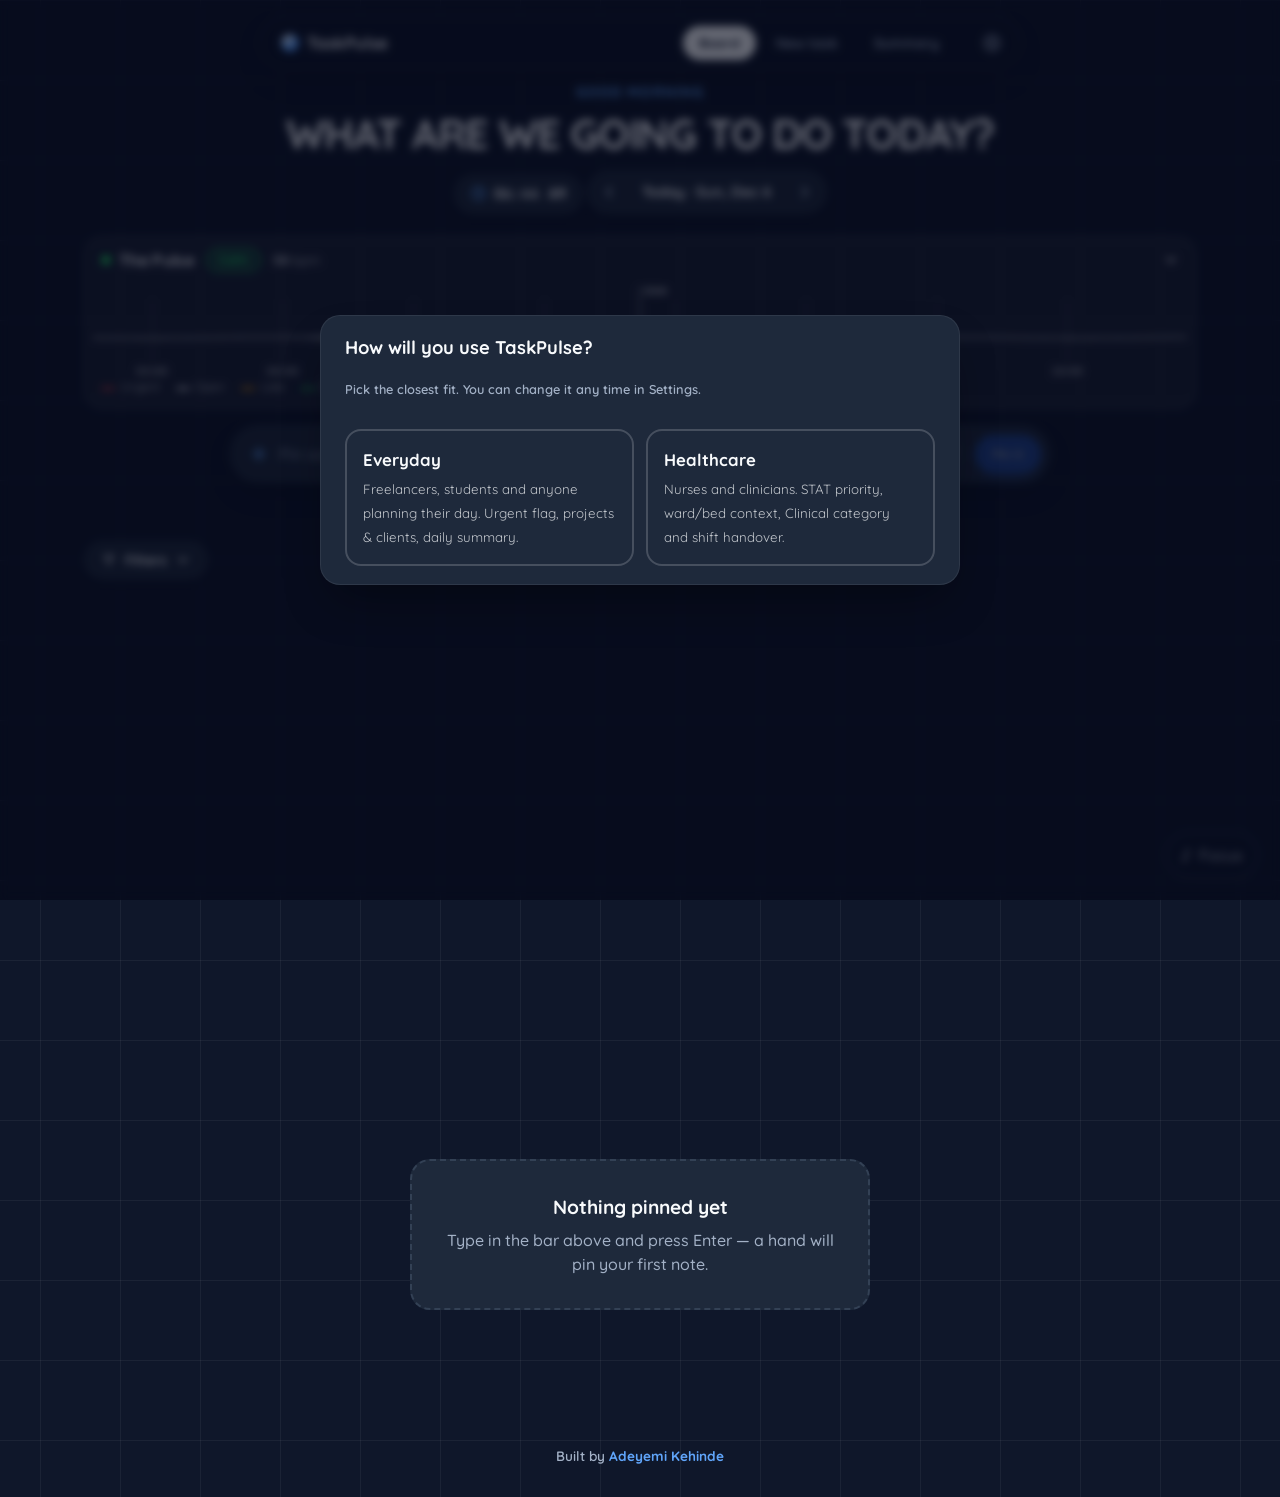
==== commit 163ba871: "Added smart fluid calculations and tablet/capsule logic" ====
--- a/WebDev-L2-To-Do Web app/index.html
+++ b/WebDev-L2-To-Do Web app/index.html
@@ -15,7 +15,8 @@
   <link rel="stylesheet" href="upgrade.css">
   <link rel="stylesheet" href="extras.css">
   <link rel="stylesheet" href="pwa.css">
-  
+  <link rel="stylesheet" href="drag.css" />
+<link rel="stylesheet" href="sound.css" />
   <!-- PWA Meta -->
   <link rel="manifest" href="manifest.json">
   <meta name="theme-color" content="#0f172a">
@@ -26,6 +27,7 @@
   <link rel="icon" type="image/png" sizes="32x32" href="icons/favicon-32.png">
 </head>
 <body data-theme="canvas" data-motion="auto">
+  
   <a class="skip-link" href="#main">Skip to content</a>
 
   <!-- ================= Top bar ================= -->
@@ -286,5 +288,7 @@
   <script src="upgrade.js"></script>
   <script src="extras.js"></script>
   <script src="pwa.js"></script>
+  <script src="canvas-drag.js"></script>   <!-- after app.js -->
+<script src="focus-sound.js"></script>
 </body>
 </html>
--- a/WebDev-L2-To-Do Web app/style.css
+++ b/WebDev-L2-To-Do Web app/style.css
@@ -640,4 +640,96 @@
     justify-content: center;
     width: 100%;
   }
-}+}
+
+#board.is-freeform {
+  position: relative;      /* no display override, no !important */
+  min-height: 60vh;
+}
+
+#board .note.is-placed {
+  position: absolute !important;
+  top: 0 !important;
+  left: 0 !important;
+  width: var(--note-w, 230px);   /* absolute elements lose their grid width, so set one */
+  margin: 0 !important;
+  transform: translate3d(var(--dx, 0px), var(--dy, 0px), 0) rotate(var(--tilt, 0deg)) !important;
+  z-index: 10;
+}
+#board .note {
+  touch-action: none;
+  will-change: transform;
+  user-select: none;
+}
+
+#board .note.is-dragging {
+  transition: none !important;
+  cursor: grabbing;
+  filter: drop-shadow(0 24px 30px rgba(0, 0, 0, 0.4));
+  transform: translate3d(var(--dx, 0px), var(--dy, 0px), 0)
+             rotate(var(--tilt, 0deg)) scale(1.04) !important;
+  animation: none !important;
+  z-index: 9999 !important;
+}
+
+/* ── Immersive 3D Environment Playground ── */
+.env-layer {
+  position: fixed;
+  inset: 0;
+  z-index: -1;
+  overflow: hidden;
+  pointer-events: none;
+  transition: background 1.5s ease;
+}
+
+/* Base Orb style */
+.orb {
+  position: absolute;
+  border-radius: 50%;
+  filter: blur(80px);
+  opacity: 0.6;
+  transition: all 1.5s ease, transform 20s infinite alternate ease-in-out;
+  will-change: transform;
+}
+
+/* 🏢 OFFICE (Cool, structured blues and teals) */
+body[data-env="office"] .env-layer { background: #0f172a; }
+body[data-env="office"] .orb-1 { width: 50vw; height: 50vw; background: #3b82f6; top: 10%; left: 20%; }
+body[data-env="office"] .orb-2 { width: 40vw; height: 40vw; background: #0ea5e9; bottom: 10%; right: 10%; animation-delay: -5s; }
+body[data-env="office"] .orb-3 { width: 30vw; height: 30vw; background: #6366f1; top: 40%; left: 40%; animation-delay: -10s; }
+
+/* 🏡 AT HOME (Warm, cozy oranges, pinks, and purples) */
+body[data-env="home"] .env-layer { background: #1a0b12; }
+body[data-env="home"] .orb-1 { width: 60vw; height: 60vw; background: #f43f5e; top: -10%; left: -10%; }
+body[data-env="home"] .orb-2 { width: 50vw; height: 50vw; background: #f59e0b; bottom: -10%; right: 10%; animation-delay: -7s; }
+body[data-env="home"] .orb-3 { width: 40vw; height: 40vw; background: #8b5cf6; top: 30%; left: 30%; animation-delay: -12s; }
+
+/* ☕ REMOTE (Cyberpunk/Neon coffee shop vibes) */
+body[data-env="remote"] .env-layer { background: #09090b; }
+body[data-env="remote"] .orb-1 { width: 55vw; height: 55vw; background: #d946ef; top: -20%; right: -10%; }
+body[data-env="remote"] .orb-2 { width: 45vw; height: 45vw; background: #06b6d4; bottom: -10%; left: -10%; animation-delay: -4s; }
+body[data-env="remote"] .orb-3 { width: 35vw; height: 35vw; background: #8b5cf6; top: 50%; left: 50%; animation-delay: -8s; }
+
+/* The Float Animation */
+@keyframes float3d {
+  0% { transform: translate3d(0, 0, 0) scale(1); }
+  50% { transform: translate3d(5vw, 10vh, 0) scale(1.1); }
+  100% { transform: translate3d(-5vw, -5vh, 0) scale(0.9); }
+}
+
+/* Make sure the board is transparent so we can see the 3D env */
+#board {
+  background: transparent !important;
+}
+
+/* Optional: Give notes a glassy look so they blend with the 3D bg */
+body[data-env] .note {
+  backdrop-filter: blur(10px);
+  background: rgba(255, 255, 255, 0.05) !important;
+  border: 1px solid rgba(255, 255, 255, 0.1);
+  box-shadow: 0 8px 32px rgba(0, 0, 0, 0.2);
+  color: #fff;
+}
+/* Restore theme colors for specific note elements */
+body[data-env] .note .note-title { color: #f8fafc; }
+body[data-env] .note .note-context { color: #cbd5e1; }
--- a/WebDev-L2-To-Do Web app/drag.css
+++ b/WebDev-L2-To-Do Web app/drag.css
@@ -0,0 +1,55 @@
+.drag-layer { position: relative; }
+
+#board.is-freeform {
+  position: relative;
+  min-height: 60vh;
+  /* grid stays as a *guide* for unplaced notes */
+}
+
+#board .note {
+  transition: transform 0.18s cubic-bezier(.2,.8,.2,1),
+              box-shadow 0.18s ease;
+  touch-action: none;
+  will-change: transform;
+}
+
+#board .note.is-placed {
+  position: absolute;
+  top: 0;
+  left: 0;
+  transform: translate3d(var(--dx, 0px), var(--dy, 0px), 0)
+             rotate(var(--tilt, 0deg))
+             rotateX(var(--rx, 0deg))
+             rotateY(var(--ry, 0deg));
+}
+
+#board .note.is-dragging {
+  transition: none;
+  cursor: grabbing;
+  filter: drop-shadow(0 24px 28px rgba(0,0,0,.35));
+  transform: translate3d(var(--dx, 0px), var(--dy, 0px), 0)
+             rotate(var(--tilt, 0deg))
+             scale(1.04);
+  animation: none !important;
+}
+
+/* Snap zone hints */
+#board.is-freeform::before {
+  content: "";
+  position: absolute;
+  left: 0; top: 0; bottom: 0;
+  width: 200px;
+  background: linear-gradient(90deg, rgba(239,68,68,.06), transparent);
+  border-right: 1px dashed rgba(239,68,68,.18);
+  pointer-events: none;
+  opacity: 0;
+  transition: opacity .2s;
+}
+body.is-note-dragging #board.is-freeform::before { opacity: 1; }
+
+/* Ghost / ripple safety on top of your existing .ripple */
+.ripple { pointer-events: none; }
+
+@media (prefers-reduced-motion: reduce) {
+  #board .note { transition: none; }
+}
--- a/WebDev-L2-To-Do Web app/sound.css
+++ b/WebDev-L2-To-Do Web app/sound.css
@@ -0,0 +1,104 @@
+.sound-dock {
+  position: fixed;
+  right: 22px;
+  bottom: 22px;
+  z-index: 60;
+  font: inherit;
+}
+
+.sound-toggle {
+  display: inline-flex;
+  align-items: center;
+  gap: 8px;
+  padding: 10px 14px;
+  border-radius: 999px;
+  border: 1px solid rgba(148,163,184,.35);
+  background: rgba(15,23,42,.75);
+  color: #e2e8f0;
+  cursor: pointer;
+  backdrop-filter: blur(10px);
+  transition: transform .18s, background .18s;
+}
+.sound-toggle:hover { transform: translateY(-1px); background: rgba(15,23,42,.9); }
+
+.sound-dock.is-playing .sound-glyph {
+  animation: pulse 1.6s ease-in-out infinite;
+}
+@keyframes pulse {
+  0%, 100% { opacity: 1; }
+  50%      { opacity: .35; }
+}
+
+.sound-panel {
+  position: absolute;
+  right: 0;
+  bottom: calc(100% + 10px);
+  width: 280px;
+  padding: 14px;
+  border-radius: 16px;
+  background: rgba(15,23,42,.95);
+  border: 1px solid rgba(148,163,184,.25);
+  color: #e2e8f0;
+  box-shadow: 0 24px 60px rgba(0,0,0,.55);
+  transform-origin: bottom right;
+  transform: scale(.92) translateY(8px);
+  opacity: 0;
+  pointer-events: none;
+  transition: opacity .18s, transform .18s;
+}
+.sound-dock.open .sound-panel {
+  opacity: 1;
+  transform: none;
+  pointer-events: auto;
+}
+
+.sound-head {
+  display: flex;
+  justify-content: space-between;
+  align-items: center;
+  margin-bottom: 10px;
+}
+.sound-close {
+  background: none;
+  border: none;
+  color: inherit;
+  font-size: 20px;
+  cursor: pointer;
+  line-height: 1;
+}
+
+.sound-grid {
+  display: grid;
+  grid-template-columns: repeat(2, 1fr);
+  gap: 8px;
+  margin-bottom: 12px;
+}
+.sound-chip {
+  display: flex;
+  flex-direction: column;
+  gap: 2px;
+  align-items: center;
+  padding: 10px 6px;
+  border-radius: 12px;
+  border: 1px solid rgba(148,163,184,.25);
+  background: rgba(30,41,59,.55);
+  color: inherit;
+  cursor: pointer;
+  font-size: 12px;
+  transition: all .15s;
+}
+.sound-chip .ic { font-size: 18px; }
+.sound-chip[aria-pressed="true"] {
+  border-color: #60a5fa;
+  background: rgba(96,165,250,.18);
+  box-shadow: 0 0 0 1px #60a5fa inset;
+}
+
+.sound-vol {
+  display: flex;
+  flex-direction: column;
+  gap: 4px;
+  font-size: 12px;
+  color: #94a3b8;
+}
+.sound-vol input[type=range] { width: 100%; accent-color: #60a5fa; }
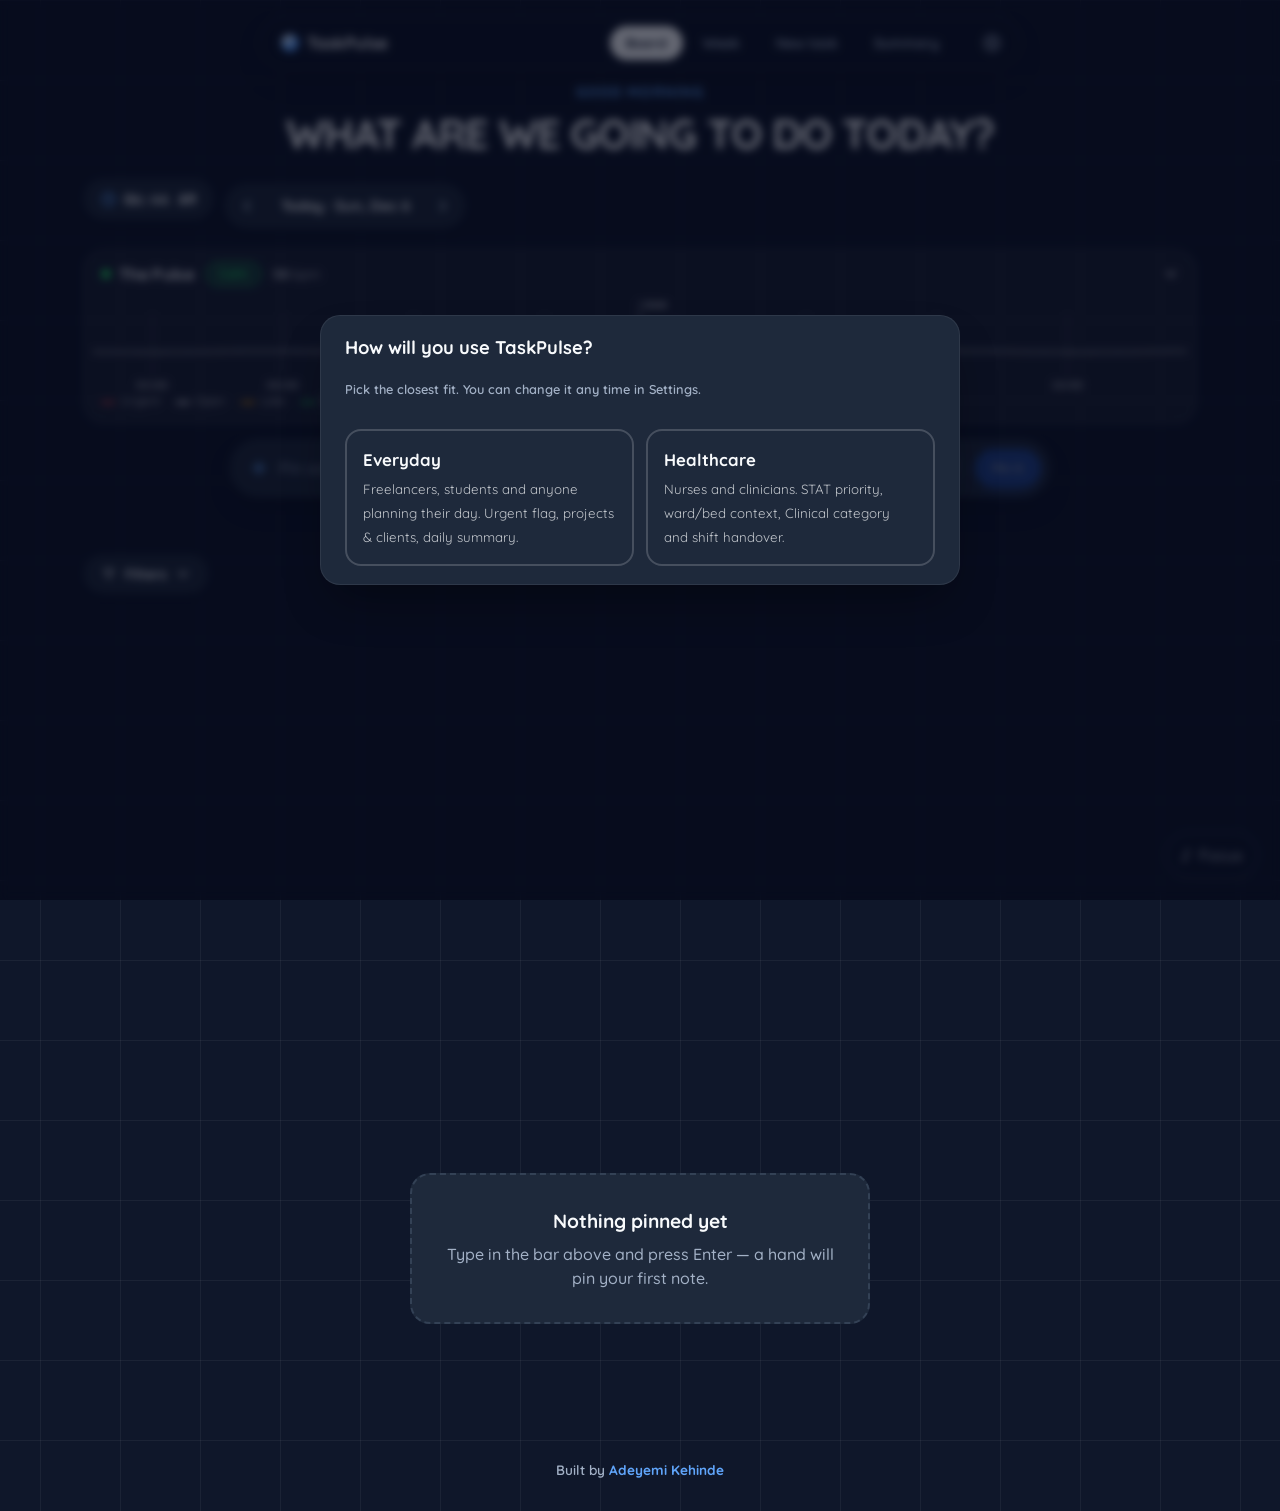
==== commit 9f1492b7: "Upgrade clinical formula calculators" ====
--- a/WebDev-L2-To-Do Web app/index.html
+++ b/WebDev-L2-To-Do Web app/index.html
@@ -16,7 +16,8 @@
   <link rel="stylesheet" href="extras.css">
   <link rel="stylesheet" href="pwa.css">
   <link rel="stylesheet" href="drag.css" />
-<link rel="stylesheet" href="sound.css" />
+  <link rel="stylesheet" href="sound.css" />
+  
   <!-- PWA Meta -->
   <link rel="manifest" href="manifest.json">
   <meta name="theme-color" content="#0f172a">
@@ -43,6 +44,13 @@
           <svg class="nav-icon" viewBox="0 0 24 24" fill="none" stroke="currentColor" stroke-width="2.5" stroke-linecap="round" stroke-linejoin="round" aria-hidden="true"><rect x="3" y="3" width="7" height="7" rx="1.5"/><rect x="14" y="3" width="7" height="7" rx="1.5"/><rect x="3" y="14" width="7" height="7" rx="1.5"/><rect x="14" y="14" width="7" height="7" rx="1.5"/></svg>
           <span class="nav-label">Board</span><span class="nav-count" id="nav-stat-count" title="STAT tasks still open"></span>
         </a>
+        
+        <!-- NEW: Week Link -->
+        <a href="#week" data-view-link="week" aria-label="Plan Week">
+          <svg class="nav-icon" viewBox="0 0 24 24" fill="none" stroke="currentColor" stroke-width="2.5" stroke-linecap="round" stroke-linejoin="round" aria-hidden="true"><rect x="3" y="4" width="18" height="18" rx="2" ry="2"/><line x1="16" y1="2" x2="16" y2="6"/><line x1="8" y1="2" x2="8" y2="6"/><line x1="3" y1="10" x2="21" y2="10"/></svg>
+          <span class="nav-label">Week</span>
+        </a>
+
         <a href="#new" data-view-link="new" aria-label="New task">
           <svg class="nav-icon" viewBox="0 0 24 24" fill="none" stroke="currentColor" stroke-width="2.5" stroke-linecap="round" stroke-linejoin="round" aria-hidden="true"><rect x="3" y="3" width="18" height="18" rx="4"/><path d="M12 8v8M8 12h8"/></svg>
           <span class="nav-label">New task</span>
@@ -67,14 +75,16 @@
         <p class="view-greeting" id="greeting-hello">Hello</p>
         <h1 id="board-title" class="view-title">What are we going to do today?</h1>
         
-        <!-- NEW: Header Actions (Clock + Date) -->
-         <div class="live-clock header-btn" id="live-clock" title="Current time">
+        <!-- FIXED: Clock and Date wrapper -->
+        <div class="header-actions">
+          <div class="live-clock" id="live-clock" title="Current time">
             <svg viewBox="0 0 24 24" fill="none" stroke="currentColor" stroke-width="2.5" stroke-linecap="round" stroke-linejoin="round" style="width: 15px; height: 15px;">
               <circle cx="12" cy="12" r="10"></circle>
               <polyline points="12 6 12 12 16 14"></polyline>
             </svg>
             <span id="clock-text">--:--</span>
           </div>
+          
           <div class="date-nav" role="group" aria-label="Choose day">
             <button type="button" class="icon-btn" id="date-prev" aria-label="Previous day" title="Previous day ([)">
               <svg viewBox="0 0 24 24" fill="none" stroke="currentColor" stroke-width="2.5" stroke-linecap="round" stroke-linejoin="round" aria-hidden="true"><path d="M15 18l-6-6 6-6"/></svg>
@@ -128,6 +138,32 @@
       </div>
     </section>
 
+    <!-- ================= WEEK VIEW ================= -->
+    <section class="view" data-view="week" hidden aria-labelledby="week-title">
+      <div class="view-header">
+        <div class="header-left">
+          <p class="view-greeting">Plan ahead</p>
+          <h1 id="week-title" class="view-title">Your Week</h1>
+        </div>
+        <div class="header-right">
+          <button type="button" class="btn btn-glass" id="week-clear-btn">Clear Unscheduled</button>
+        </div>
+      </div>
+
+      <!-- Unscheduled Backlog -->
+      <div class="week-backlog">
+        <span class="filter-label" style="margin-bottom: 8px; display: block;">Backlog (Unscheduled)</span>
+        <div class="week-backlog-list" id="week-backlog-list">
+          <!-- Tasks without dates will appear here -->
+        </div>
+      </div>
+
+      <!-- 7-Day Grid -->
+      <div class="week-grid" id="week-grid">
+        <!-- Generated by JS -->
+      </div>
+    </section>
+
     <!-- ================= NEW TASK ================= -->
     <section class="view" data-view="new" hidden aria-labelledby="new-title">
       <div class="view-head">
@@ -288,7 +324,7 @@
   <script src="upgrade.js"></script>
   <script src="extras.js"></script>
   <script src="pwa.js"></script>
-  <script src="canvas-drag.js"></script>   <!-- after app.js -->
-<script src="focus-sound.js"></script>
+  <script src="canvas-drag.js"></script>
+  <script src="focus-sound.js"></script>
 </body>
 </html>
--- a/WebDev-L2-To-Do Web app/style.css
+++ b/WebDev-L2-To-Do Web app/style.css
@@ -733,3 +733,102 @@
 /* Restore theme colors for specific note elements */
 body[data-env] .note .note-title { color: #f8fafc; }
 body[data-env] .note .note-context { color: #cbd5e1; }
+
+/* ============================================================
+   WEEK VIEW - Plan Your Week
+   ============================================================ */
+
+.week-backlog {
+  margin-bottom: 24px;
+  padding: 16px;
+  background: var(--input-bg);
+  border: 1px dashed var(--input-border);
+  border-radius: var(--r-md);
+}
+
+.week-backlog-list {
+  display: flex;
+  gap: 12px;
+  overflow-x: auto;
+  padding-bottom: 8px;
+  min-height: 60px;
+}
+
+.week-grid {
+  display: grid;
+  grid-template-columns: repeat(7, 1fr);
+  gap: 12px;
+  align-items: start;
+}
+
+.week-day-col {
+  background: var(--card-bg);
+  border: 1px solid var(--card-border);
+  border-radius: var(--r-md);
+  padding: 12px 8px;
+  min-height: 400px;
+  display: flex;
+  flex-direction: column;
+  gap: 8px;
+  transition: background-color 0.2s, border-color 0.2s;
+}
+
+.week-day-col.is-today {
+  border-color: var(--accent);
+  background: color-mix(in srgb, var(--accent) 5%, var(--card-bg));
+}
+
+.week-day-col.drag-over {
+  background: color-mix(in srgb, var(--accent) 15%, var(--card-bg));
+  border-color: var(--accent);
+}
+
+.week-day-header {
+  font-size: 0.8rem;
+  font-weight: 800;
+  text-transform: uppercase;
+  letter-spacing: 0.05em;
+  color: var(--ink-soft);
+  text-align: center;
+  padding-bottom: 8px;
+  border-bottom: 1px solid var(--input-border);
+  margin-bottom: 8px;
+}
+
+.week-day-col.is-today .week-day-header {
+  color: var(--accent);
+}
+
+/* Mini Task Cards for Week View */
+.week-task {
+  padding: 8px;
+  background: var(--canvas-bg);
+  border: 1px solid var(--input-border);
+  border-radius: var(--r-sm);
+  font-size: 0.8rem;
+  font-weight: 600;
+  cursor: grab;
+  box-shadow: var(--shadow-sm);
+  position: relative;
+}
+
+.week-task:active {
+  cursor: grabbing;
+}
+
+.week-task.is-stat {
+  border-left: 3px solid var(--stat);
+}
+
+/* On Mobile: Stack the grid vertically */
+@media (max-width: 900px) {
+  .week-grid {
+    grid-template-columns: 1fr;
+  }
+  .week-day-col {
+    min-height: 150px;
+  }
+  .week-backlog-list {
+    flex-wrap: wrap;
+  }
+}
